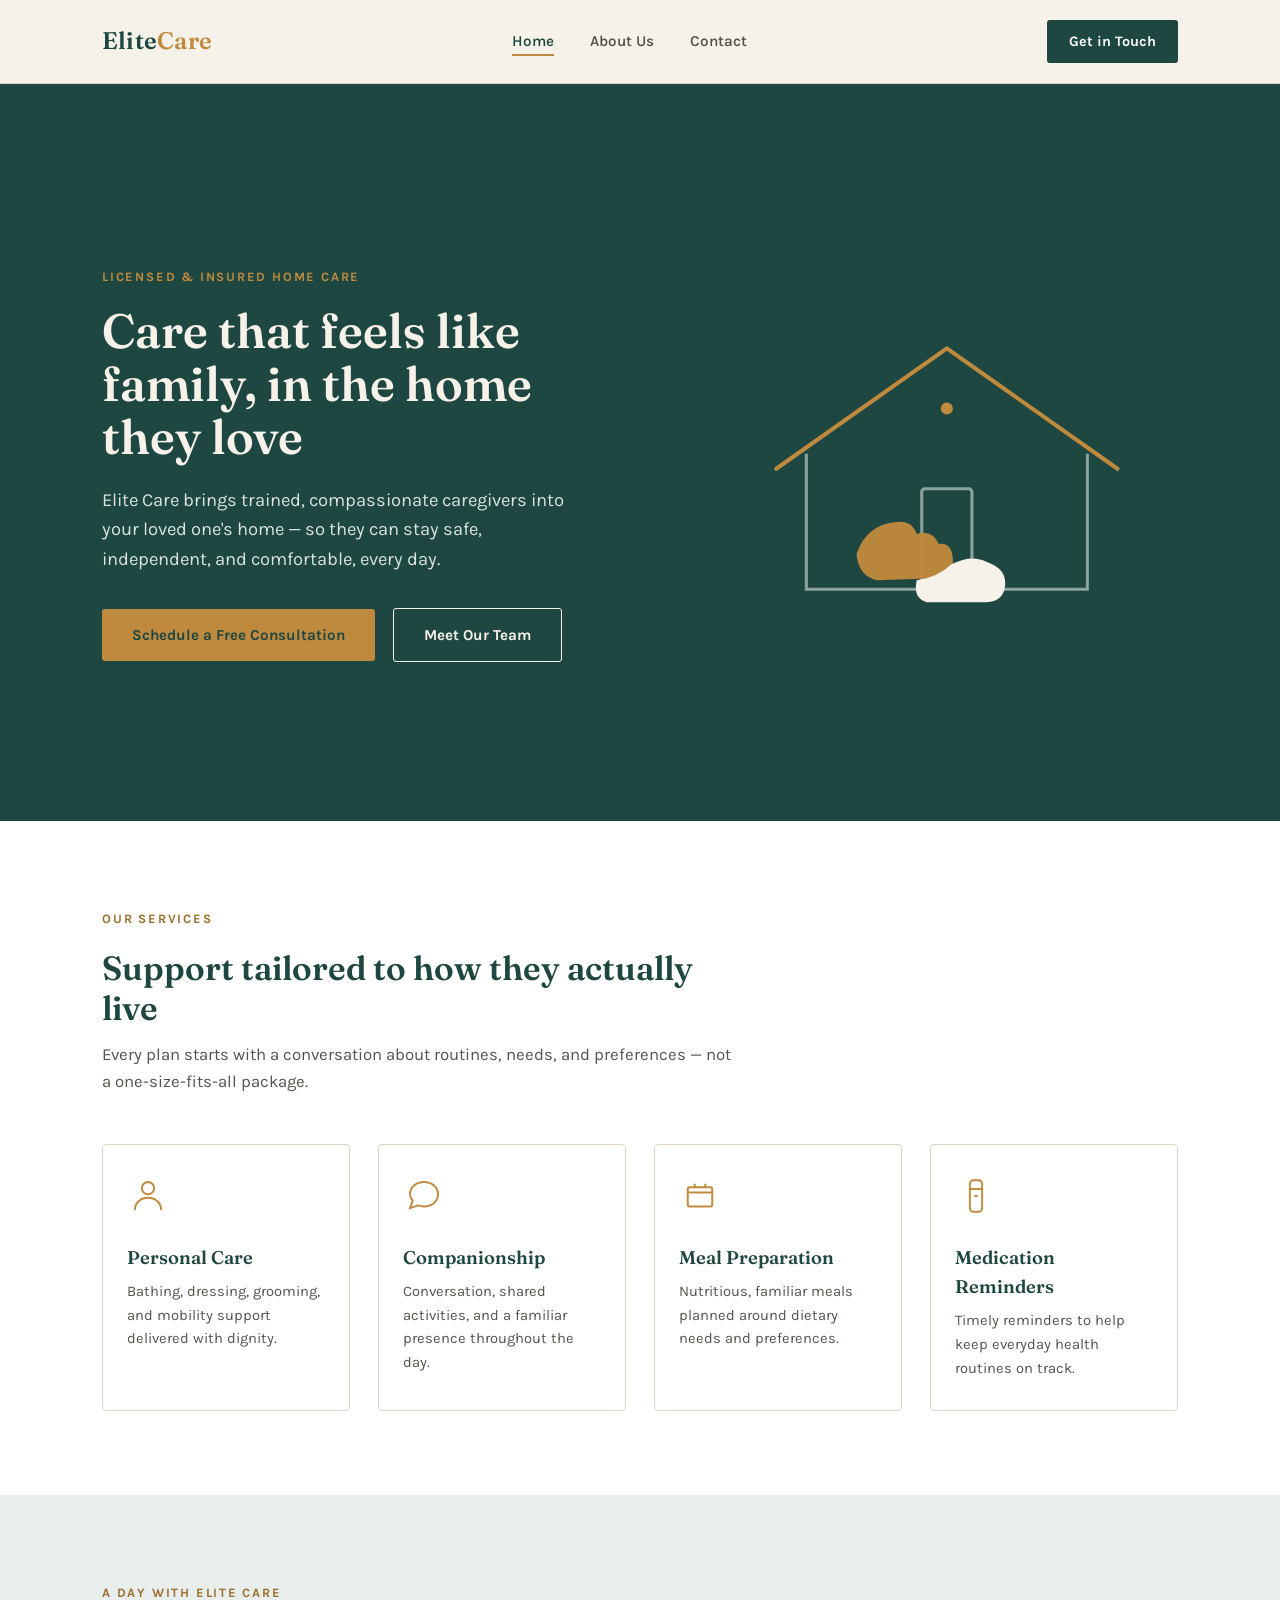
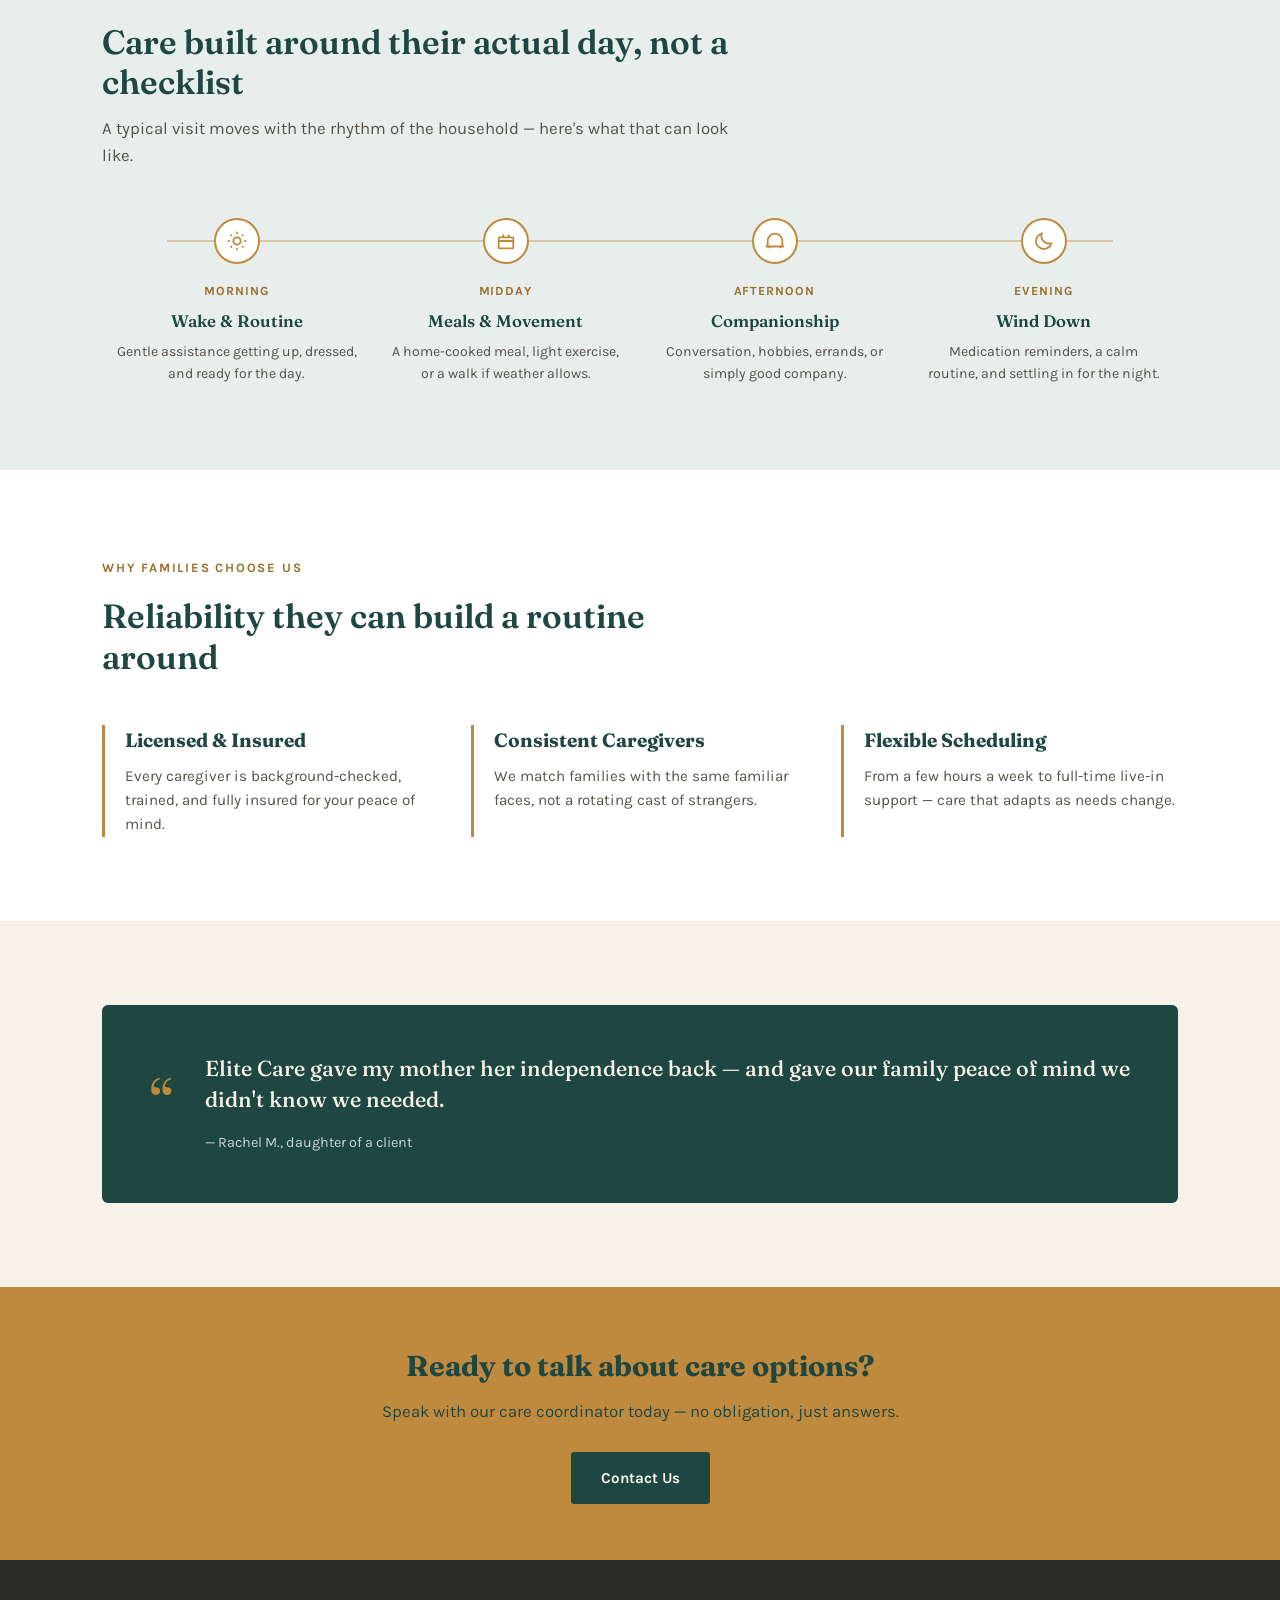
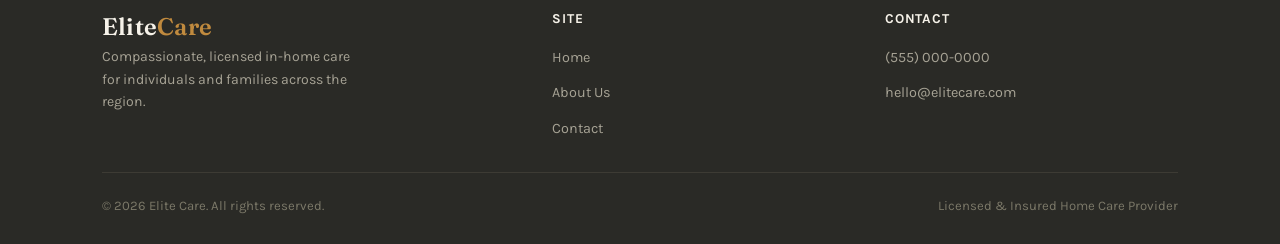
==== index.html @ 44407c24 "Add files via upload" ====
<!DOCTYPE html>
<html lang="en">
<head>
<meta charset="utf-8">
<meta name="viewport" content="width=device-width, initial-scale=1.0">
<title>Elite Care | Trusted In-Home Care</title>
<meta name="description" content="Elite Care provides licensed, compassionate in-home care — personal care, companionship, and daily support for families across the region.">
<link rel="preconnect" href="https://fonts.googleapis.com">
<link href="https://fonts.googleapis.com/css2?family=Fraunces:wght@500;600;700&amp;family=Karla:wght@400;500;700&amp;display=swap" rel="stylesheet">
<link rel="stylesheet" href="style.css">
<style type="text/css" nonce="">
.redacted {
  color: red !important;
}</style></head>
<body>

<header class="site-header">
  <nav class="nav">
    <a href="index.html" class="brand">Elite<span>Care</span></a>
    <ul class="nav-links">
      <li><a href="index.html" class="active">Home</a></li>
      <li><a href="about.html">About Us</a></li>
      <li><a href="contact.html">Contact</a></li>
    </ul>
    <a href="contact.html" class="nav-cta">Get in Touch</a>
  </nav>
</header>

<section class="hero">
  <div class="hero-inner">
    <div>
      <span class="eyebrow">Licensed &amp; Insured Home Care</span>
      <h1>Care that feels like family, in the home they love</h1>
      <p class="lead">Elite Care brings trained, compassionate caregivers into your loved one's home — so they can stay safe, independent, and comfortable, every day.</p>
      <div class="hero-actions">
        <a href="contact.html" class="btn btn-gold">Schedule a Free Consultation</a>
        <a href="about.html" class="btn btn-outline">Meet Our Team</a>
      </div>
    </div>
    <div class="hero-art">
      <svg class="hero-art" viewbox="0 0 460 400" xmlns="http://www.w3.org/2000/svg" role="img" aria-label="Illustration of a caregiver's hand supporting an elderly client's hand, beside a home outline">
        <!-- home outline -->
        <path d="M60 210 L230 90 L400 210" fill="none" stroke="#C08A3E" stroke-width="4" stroke-linecap="round" stroke-linejoin="round"></path>
        <path d="M90 195 V330 H370 V195" fill="none" stroke="#E7EEEC" stroke-width="3" opacity="0.55"></path>
        <rect x="205" y="230" width="50" height="100" rx="3" fill="none" stroke="#E7EEEC" stroke-width="3" opacity="0.55"></rect>
        <!-- hands motif -->
        <g transform="translate(140,255)">
          <path d="M0 40 Q10 10 40 8 Q55 6 60 20 Q75 15 82 30 Q95 28 96 45 Q97 60 80 64 L20 66 Q2 62 0 40 Z" fill="#C08A3E" opacity="0.95"></path>
          <path d="M60 66 Q80 64 95 50 Q115 40 130 48 Q150 55 148 72 Q146 88 128 88 L70 88 Q56 84 60 66 Z" fill="#F6F2E9"></path>
        </g>
        <circle cx="230" cy="150" r="6" fill="#C08A3E"></circle>
      </svg>
    </div>
  </div>
</section>

<section class="section-alt">
  <div class="wrap">
    <div class="section-head">
      <span class="eyebrow">Our Services</span>
      <h2>Support tailored to how they actually live</h2>
      <p>Every plan starts with a conversation about routines, needs, and preferences — not a one-size-fits-all package.</p>
    </div>
    <div class="services-grid">
      <div class="service-card">
        <svg class="icon" viewbox="0 0 48 48" fill="none" stroke="#C08A3E" stroke-width="2.2"><circle cx="24" cy="15" r="7"></circle><path d="M9 40c0-9 7-14 15-14s15 5 15 14"></path></svg>
        <h3>Personal Care</h3>
        <p>Bathing, dressing, grooming, and mobility support delivered with dignity.</p>
      </div>
      <div class="service-card">
        <svg class="icon" viewbox="0 0 48 48" fill="none" stroke="#C08A3E" stroke-width="2.2"><path d="M8 22c0-8 7-14 16-14s16 6 16 14-7 14-16 14c-2.5 0-4.8-.4-6.8-1.2L8 38l3-8.8C9.3 27 8 24.6 8 22z"></path></svg>
        <h3>Companionship</h3>
        <p>Conversation, shared activities, and a familiar presence throughout the day.</p>
      </div>
      <div class="service-card">
        <svg class="icon" viewbox="0 0 48 48" fill="none" stroke="#C08A3E" stroke-width="2.2"><rect x="10" y="14" width="28" height="22" rx="2"></rect><path d="M10 20h28M18 14v-4M30 14v-4"></path></svg>
        <h3>Meal Preparation</h3>
        <p>Nutritious, familiar meals planned around dietary needs and preferences.</p>
      </div>
      <div class="service-card">
        <svg class="icon" viewbox="0 0 48 48" fill="none" stroke="#C08A3E" stroke-width="2.2"><rect x="17" y="6" width="14" height="36" rx="4"></rect><path d="M17 16h14M22 24h4"></path></svg>
        <h3>Medication Reminders</h3>
        <p>Timely reminders to help keep everyday health routines on track.</p>
      </div>
    </div>
  </div>
</section>

<section class="day-of-care">
  <div class="wrap">
    <div class="section-head">
      <span class="eyebrow">A Day With Elite Care</span>
      <h2>Care built around their actual day, not a checklist</h2>
      <p>A typical visit moves with the rhythm of the household — here's what that can look like.</p>
    </div>
    <div class="timeline">
      <div class="time-stop">
        <div class="time-dot"><svg viewbox="0 0 24 24" fill="none" stroke="#C08A3E" stroke-width="2"><circle cx="12" cy="12" r="4"></circle><path d="M12 2v2M12 20v2M4 12H2M22 12h-2M5 5l1.4 1.4M17.6 17.6L19 19M19 5l-1.4 1.4M6.4 17.6L5 19"></path></svg></div>
        <div class="time-label">Morning</div>
        <h4>Wake &amp; Routine</h4>
        <p>Gentle assistance getting up, dressed, and ready for the day.</p>
      </div>
      <div class="time-stop">
        <div class="time-dot"><svg viewbox="0 0 24 24" fill="none" stroke="#C08A3E" stroke-width="2"><rect x="4" y="8" width="16" height="12" rx="1"></rect><path d="M4 12h16M9 8V5M15 8V5"></path></svg></div>
        <div class="time-label">Midday</div>
        <h4>Meals &amp; Movement</h4>
        <p>A home-cooked meal, light exercise, or a walk if weather allows.</p>
      </div>
      <div class="time-stop">
        <div class="time-dot"><svg viewbox="0 0 24 24" fill="none" stroke="#C08A3E" stroke-width="2"><path d="M4 18v-6a8 8 0 0116 0v6"></path><path d="M2 18h20M6 18v2M18 18v2"></path></svg></div>
        <div class="time-label">Afternoon</div>
        <h4>Companionship</h4>
        <p>Conversation, hobbies, errands, or simply good company.</p>
      </div>
      <div class="time-stop">
        <div class="time-dot"><svg viewbox="0 0 24 24" fill="none" stroke="#C08A3E" stroke-width="2"><path d="M20 14.5A8.5 8.5 0 019.5 4a8.5 8.5 0 1010.5 10.5z"></path></svg></div>
        <div class="time-label">Evening</div>
        <h4>Wind Down</h4>
        <p>Medication reminders, a calm routine, and settling in for the night.</p>
      </div>
    </div>
  </div>
</section>

<section class="section-alt">
  <div class="wrap">
    <div class="section-head">
      <span class="eyebrow">Why Families Choose Us</span>
      <h2>Reliability they can build a routine around</h2>
    </div>
    <div class="values-grid">
      <div class="value-item">
        <h3>Licensed &amp; Insured</h3>
        <p>Every caregiver is background-checked, trained, and fully insured for your peace of mind.</p>
      </div>
      <div class="value-item">
        <h3>Consistent Caregivers</h3>
        <p>We match families with the same familiar faces, not a rotating cast of strangers.</p>
      </div>
      <div class="value-item">
        <h3>Flexible Scheduling</h3>
        <p>From a few hours a week to full-time live-in support — care that adapts as needs change.</p>
      </div>
    </div>
  </div>
</section>

<section>
  <div class="wrap">
    <div class="testimonial">
      <div class="mark">“</div>
      <div>
        <blockquote>Elite Care gave my mother her independence back — and gave our family peace of mind we didn't know we needed.</blockquote>
        <cite>— Rachel M., daughter of a client</cite>
      </div>
    </div>
  </div>
</section>

<div class="cta-banner">
  <h2>Ready to talk about care options?</h2>
  <p>Speak with our care coordinator today — no obligation, just answers.</p>
  <a href="contact.html" class="btn btn-gold">Contact Us</a>
</div>

<footer>
  <div class="wrap">
    <div class="footer-grid">
      <div>
        <a href="index.html" class="brand">Elite<span>Care</span></a>
        <p>Compassionate, licensed in-home care for individuals and families across the region.</p>
      </div>
      <div class="footer-col">
        <h4>Site</h4>
        <ul>
          <li><a href="index.html">Home</a></li>
          <li><a href="about.html">About Us</a></li>
          <li><a href="contact.html">Contact</a></li>
        </ul>
      </div>
      <div class="footer-col">
        <h4>Contact</h4>
        <ul>
          <li><a href="tel:+15550000000">(555) 000-0000</a></li>
          <li><a href="mailto:hello@elitecare.com">hello@elitecare.com</a></li>
        </ul>
      </div>
    </div>
    <div class="footer-bottom">
      <span>© 2026 Elite Care. All rights reserved.</span>
      <span>Licensed &amp; Insured Home Care Provider</span>
    </div>
  </div>
</footer>

</body>
</html>
---- style.css ----
/* ============================================
   Elite Care — Design Tokens
   Palette: deep teal (trust, calm) + warm ochre gold (warmth, care)
   Type: Fraunces (display, warm serif) + Karla (body, clean sans)
   ============================================ */

:root {
  --teal-deep: #1F4741;
  --teal-mid: #3D6B63;
  --teal-pale: #E7EEEC;
  --cream: #F6F2E9;
  --gold: #C08A3E;
  --gold-dark: #9C6D2C;
  --charcoal: #2A2A26;
  --charcoal-soft: #55524A;
  --white: #FFFFFF;
  --line: #DDD5C4;

  --font-display: 'Fraunces', Georgia, serif;
  --font-body: 'Karla', -apple-system, sans-serif;

  --max-w: 1140px;
}

* { box-sizing: border-box; margin: 0; padding: 0; }

html { scroll-behavior: smooth; }

body {
  font-family: var(--font-body);
  color: var(--charcoal);
  background: var(--cream);
  line-height: 1.6;
  -webkit-font-smoothing: antialiased;
}

a { color: inherit; text-decoration: none; }

img { max-width: 100%; display: block; }

.wrap {
  max-width: var(--max-w);
  margin: 0 auto;
  padding: 0 32px;
}

/* ---------- Header / Nav ---------- */
.site-header {
  position: sticky;
  top: 0;
  z-index: 50;
  background: var(--cream);
  border-bottom: 1px solid var(--line);
}

.nav {
  display: flex;
  align-items: center;
  justify-content: space-between;
  padding: 20px 32px;
  max-width: var(--max-w);
  margin: 0 auto;
}

.brand {
  font-family: var(--font-display);
  font-weight: 600;
  font-size: 1.5rem;
  color: var(--teal-deep);
  letter-spacing: 0.01em;
}

.brand span {
  color: var(--gold);
}

.nav-links {
  display: flex;
  gap: 36px;
  list-style: none;
  font-size: 0.95rem;
  font-weight: 600;
}

.nav-links a {
  color: var(--charcoal-soft);
  padding-bottom: 4px;
  border-bottom: 2px solid transparent;
  transition: border-color 0.2s, color 0.2s;
}

.nav-links a:hover,
.nav-links a.active {
  color: var(--teal-deep);
  border-color: var(--gold);
}

.nav-cta {
  background: var(--teal-deep);
  color: var(--white) !important;
  padding: 10px 22px;
  border-radius: 3px;
  font-weight: 700;
  font-size: 0.9rem;
  transition: background 0.2s;
}
.nav-cta:hover { background: var(--gold-dark); }

.nav-toggle { display: none; }

/* ---------- Hero ---------- */
.hero {
  background: var(--teal-deep);
  color: var(--cream);
  overflow: hidden;
  position: relative;
}

.hero-inner {
  max-width: var(--max-w);
  margin: 0 auto;
  padding: 90px 32px 70px;
  display: grid;
  grid-template-columns: 1.1fr 0.9fr;
  gap: 50px;
  align-items: center;
}

.eyebrow {
  font-size: 0.8rem;
  letter-spacing: 0.14em;
  text-transform: uppercase;
  color: var(--gold);
  font-weight: 700;
  margin-bottom: 18px;
  display: inline-block;
}

.hero h1 {
  font-family: var(--font-display);
  font-size: 3rem;
  line-height: 1.1;
  font-weight: 600;
  margin-bottom: 22px;
  max-width: 15ch;
}

.hero p.lead {
  font-size: 1.15rem;
  color: #D9E4E1;
  max-width: 42ch;
  margin-bottom: 34px;
}

.btn {
  display: inline-block;
  font-weight: 700;
  padding: 14px 30px;
  border-radius: 3px;
  font-size: 0.95rem;
  transition: transform 0.15s, background 0.2s;
}

.btn-gold {
  background: var(--gold);
  color: var(--teal-deep);
}
.btn-gold:hover { background: #d59b4c; transform: translateY(-1px); }

.btn-outline {
  border: 1.5px solid var(--cream);
  color: var(--cream);
  margin-left: 14px;
}
.btn-outline:hover { background: rgba(246,242,233,0.1); }

.hero-actions { display: flex; align-items: center; flex-wrap: wrap; gap: 4px; }

/* Hero illustration */
.hero-art { width: 100%; }

/* ---------- Section basics ---------- */
section { padding: 84px 0; }

.section-head {
  max-width: 640px;
  margin-bottom: 48px;
}

.section-head .eyebrow { color: var(--gold-dark); }

.section-head h2 {
  font-family: var(--font-display);
  font-size: 2.1rem;
  font-weight: 600;
  color: var(--teal-deep);
  line-height: 1.2;
}

.section-head p {
  color: var(--charcoal-soft);
  margin-top: 14px;
  font-size: 1.05rem;
}

.section-alt { background: var(--white); }

/* ---------- Services grid ---------- */
.services-grid {
  display: grid;
  grid-template-columns: repeat(4, 1fr);
  gap: 28px;
}

.service-card {
  background: var(--white);
  border: 1px solid var(--line);
  border-radius: 4px;
  padding: 30px 24px;
  transition: border-color 0.2s, transform 0.2s;
}
.service-card:hover {
  border-color: var(--gold);
  transform: translateY(-3px);
}

.service-card .icon {
  width: 42px; height: 42px;
  margin-bottom: 18px;
}

.service-card h3 {
  font-family: var(--font-display);
  font-size: 1.15rem;
  color: var(--teal-deep);
  margin-bottom: 8px;
  font-weight: 600;
}

.service-card p {
  font-size: 0.92rem;
  color: var(--charcoal-soft);
}

/* ---------- Day of Care (signature element) ---------- */
.day-of-care {
  background: var(--teal-pale);
}

.timeline {
  display: grid;
  grid-template-columns: repeat(4, 1fr);
  gap: 0;
  position: relative;
  margin-top: 20px;
}

.timeline::before {
  content: '';
  position: absolute;
  top: 22px;
  left: 6%;
  right: 6%;
  height: 2px;
  background: var(--gold);
  opacity: 0.4;
}

.time-stop {
  text-align: center;
  padding: 0 14px;
  position: relative;
}

.time-dot {
  width: 46px; height: 46px;
  border-radius: 50%;
  background: var(--white);
  border: 2px solid var(--gold);
  display: flex;
  align-items: center;
  justify-content: center;
  margin: 0 auto 18px;
  position: relative;
  z-index: 2;
}

.time-dot svg { width: 22px; height: 22px; }

.time-label {
  font-size: 0.78rem;
  text-transform: uppercase;
  letter-spacing: 0.08em;
  color: var(--gold-dark);
  font-weight: 700;
  margin-bottom: 6px;
}

.time-stop h4 {
  font-family: var(--font-display);
  color: var(--teal-deep);
  font-size: 1.05rem;
  margin-bottom: 6px;
  font-weight: 600;
}

.time-stop p {
  font-size: 0.88rem;
  color: var(--charcoal-soft);
}

/* ---------- Trust / values ---------- */
.values-grid {
  display: grid;
  grid-template-columns: repeat(3, 1fr);
  gap: 32px;
}

.value-item {
  border-left: 3px solid var(--gold);
  padding-left: 20px;
}

.value-item h3 {
  font-family: var(--font-display);
  color: var(--teal-deep);
  font-size: 1.2rem;
  margin-bottom: 8px;
}

.value-item p { color: var(--charcoal-soft); font-size: 0.95rem; }

/* ---------- Testimonial ---------- */
.testimonial {
  background: var(--teal-deep);
  color: var(--cream);
  border-radius: 6px;
  padding: 48px;
  display: grid;
  grid-template-columns: auto 1fr;
  gap: 32px;
  align-items: center;
}

.testimonial .mark {
  font-family: var(--font-display);
  font-size: 4rem;
  color: var(--gold);
  line-height: 1;
}

.testimonial blockquote {
  font-family: var(--font-display);
  font-size: 1.35rem;
  font-weight: 500;
  line-height: 1.45;
  margin-bottom: 14px;
}

.testimonial cite {
  font-style: normal;
  color: #C7D6D2;
  font-size: 0.9rem;
}

/* ---------- CTA banner ---------- */
.cta-banner {
  background: var(--gold);
  color: var(--teal-deep);
  text-align: center;
  padding: 56px 32px;
}

.cta-banner h2 {
  font-family: var(--font-display);
  font-size: 1.8rem;
  margin-bottom: 10px;
}

.cta-banner p { margin-bottom: 26px; font-size: 1.05rem; }

.cta-banner .btn-gold {
  background: var(--teal-deep);
  color: var(--cream);
}
.cta-banner .btn-gold:hover { background: var(--charcoal); }

/* ---------- About page ---------- */
.founder-block {
  display: grid;
  grid-template-columns: 0.9fr 1.1fr;
  gap: 56px;
  align-items: center;
}

.founder-portrait {
  aspect-ratio: 4/5;
  border-radius: 6px;
  overflow: hidden;
}

.founder-block h2 {
  font-family: var(--font-display);
  color: var(--teal-deep);
  font-size: 2rem;
  margin-bottom: 18px;
}

.founder-block p { color: var(--charcoal-soft); margin-bottom: 14px; }

.badges-row {
  display: flex;
  gap: 40px;
  flex-wrap: wrap;
  margin-top: 20px;
}

.badge-item {
  display: flex;
  align-items: center;
  gap: 10px;
  font-size: 0.85rem;
  font-weight: 700;
  color: var(--teal-deep);
}

.badge-item svg { width: 26px; height: 26px; }

.team-grid {
  display: grid;
  grid-template-columns: repeat(3, 1fr);
  gap: 32px;
}

.team-card {
  text-align: left;
}

.team-photo {
  aspect-ratio: 1;
  border-radius: 6px;
  margin-bottom: 16px;
  overflow: hidden;
}

.team-card h3 {
  font-family: var(--font-display);
  color: var(--teal-deep);
  font-size: 1.1rem;
  margin-bottom: 4px;
}

.team-card .role {
  color: var(--gold-dark);
  font-size: 0.82rem;
  font-weight: 700;
  text-transform: uppercase;
  letter-spacing: 0.05em;
  margin-bottom: 8px;
}

.team-card p.bio { font-size: 0.9rem; color: var(--charcoal-soft); }

/* ---------- Contact page ---------- */
.contact-grid {
  display: grid;
  grid-template-columns: 1.1fr 0.9fr;
  gap: 56px;
}

.contact-form {
  display: flex;
  flex-direction: column;
  gap: 18px;
}

.form-row { display: flex; flex-direction: column; gap: 6px; }

.form-row label {
  font-size: 0.85rem;
  font-weight: 700;
  color: var(--teal-deep);
}

.form-row input,
.form-row select,
.form-row textarea {
  border: 1px solid var(--line);
  background: var(--white);
  padding: 12px 14px;
  border-radius: 3px;
  font-family: var(--font-body);
  font-size: 0.95rem;
  color: var(--charcoal);
}

.form-row input:focus,
.form-row select:focus,
.form-row textarea:focus {
  outline: 2px solid var(--gold);
  outline-offset: 1px;
}

.contact-form textarea { resize: vertical; min-height: 120px; }

.contact-side {
  background: var(--white);
  border: 1px solid var(--line);
  border-radius: 6px;
  padding: 32px;
}

.contact-side h3 {
  font-family: var(--font-display);
  color: var(--teal-deep);
  margin-bottom: 18px;
  font-size: 1.2rem;
}

.contact-line {
  display: flex;
  gap: 14px;
  margin-bottom: 18px;
  align-items: flex-start;
}

.contact-line svg {
  width: 20px; height: 20px;
  flex-shrink: 0;
  margin-top: 2px;
  color: var(--gold-dark);
}

.contact-line strong { display: block; font-size: 0.9rem; color: var(--charcoal); }
.contact-line span { font-size: 0.88rem; color: var(--charcoal-soft); }

.map-embed {
  margin-top: 20px;
  border-radius: 4px;
  overflow: hidden;
  border: 1px solid var(--line);
}
.map-embed iframe { width: 100%; height: 220px; border: 0; display: block; }

/* ---------- Footer ---------- */
footer {
  background: var(--charcoal);
  color: #C7C3B8;
  padding: 48px 0 28px;
}

.footer-grid {
  display: grid;
  grid-template-columns: 1.4fr 1fr 1fr;
  gap: 40px;
  margin-bottom: 32px;
}

.footer-grid .brand { color: var(--cream); margin-bottom: 10px; }
.footer-grid .brand span { color: var(--gold); }

.footer-grid p { font-size: 0.88rem; color: #A7A395; max-width: 32ch; }

.footer-col h4 {
  color: var(--cream);
  font-size: 0.85rem;
  text-transform: uppercase;
  letter-spacing: 0.06em;
  margin-bottom: 14px;
}

.footer-col ul { list-style: none; display: flex; flex-direction: column; gap: 10px; }
.footer-col a { font-size: 0.9rem; color: #A7A395; transition: color 0.2s; }
.footer-col a:hover { color: var(--gold); }

.footer-bottom {
  border-top: 1px solid #3D3B34;
  padding-top: 22px;
  font-size: 0.82rem;
  color: #7C7969;
  display: flex;
  justify-content: space-between;
  flex-wrap: wrap;
  gap: 10px;
}

/* ---------- Responsive ---------- */
@media (max-width: 860px) {
  .hero-inner { grid-template-columns: 1fr; padding-top: 50px; }
  .hero h1 { font-size: 2.2rem; }
  .nav-links { display: none; }
  .services-grid { grid-template-columns: repeat(2, 1fr); }
  .timeline { grid-template-columns: repeat(2, 1fr); row-gap: 32px; }
  .timeline::before { display: none; }
  .values-grid { grid-template-columns: 1fr; }
  .testimonial { grid-template-columns: 1fr; padding: 32px; }
  .founder-block { grid-template-columns: 1fr; }
  .team-grid { grid-template-columns: 1fr 1fr; }
  .contact-grid { grid-template-columns: 1fr; }
  .footer-grid { grid-template-columns: 1fr; }
}

@media (max-width: 480px) {
  .services-grid { grid-template-columns: 1fr; }
  .team-grid { grid-template-columns: 1fr; }
}

/* Reduced motion */
@media (prefers-reduced-motion: reduce) {
  * { transition: none !important; scroll-behavior: auto !important; }
}
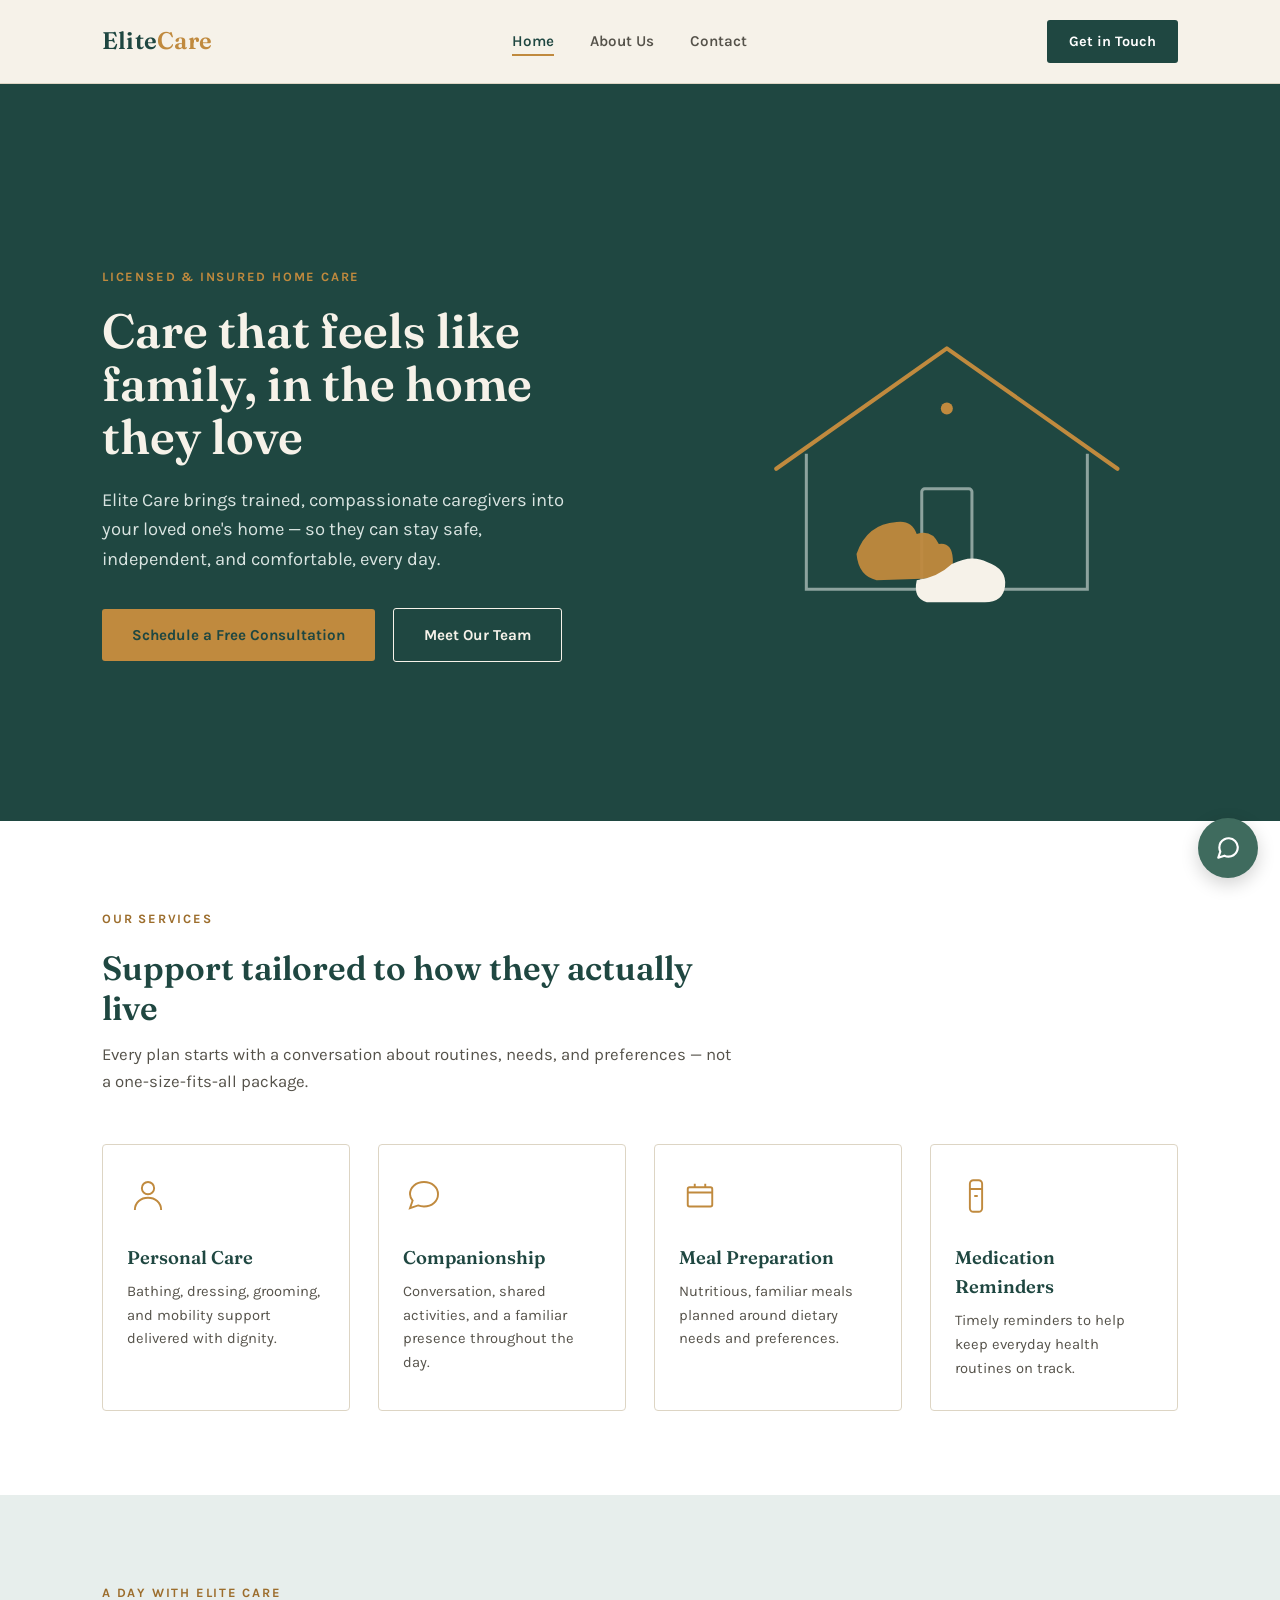
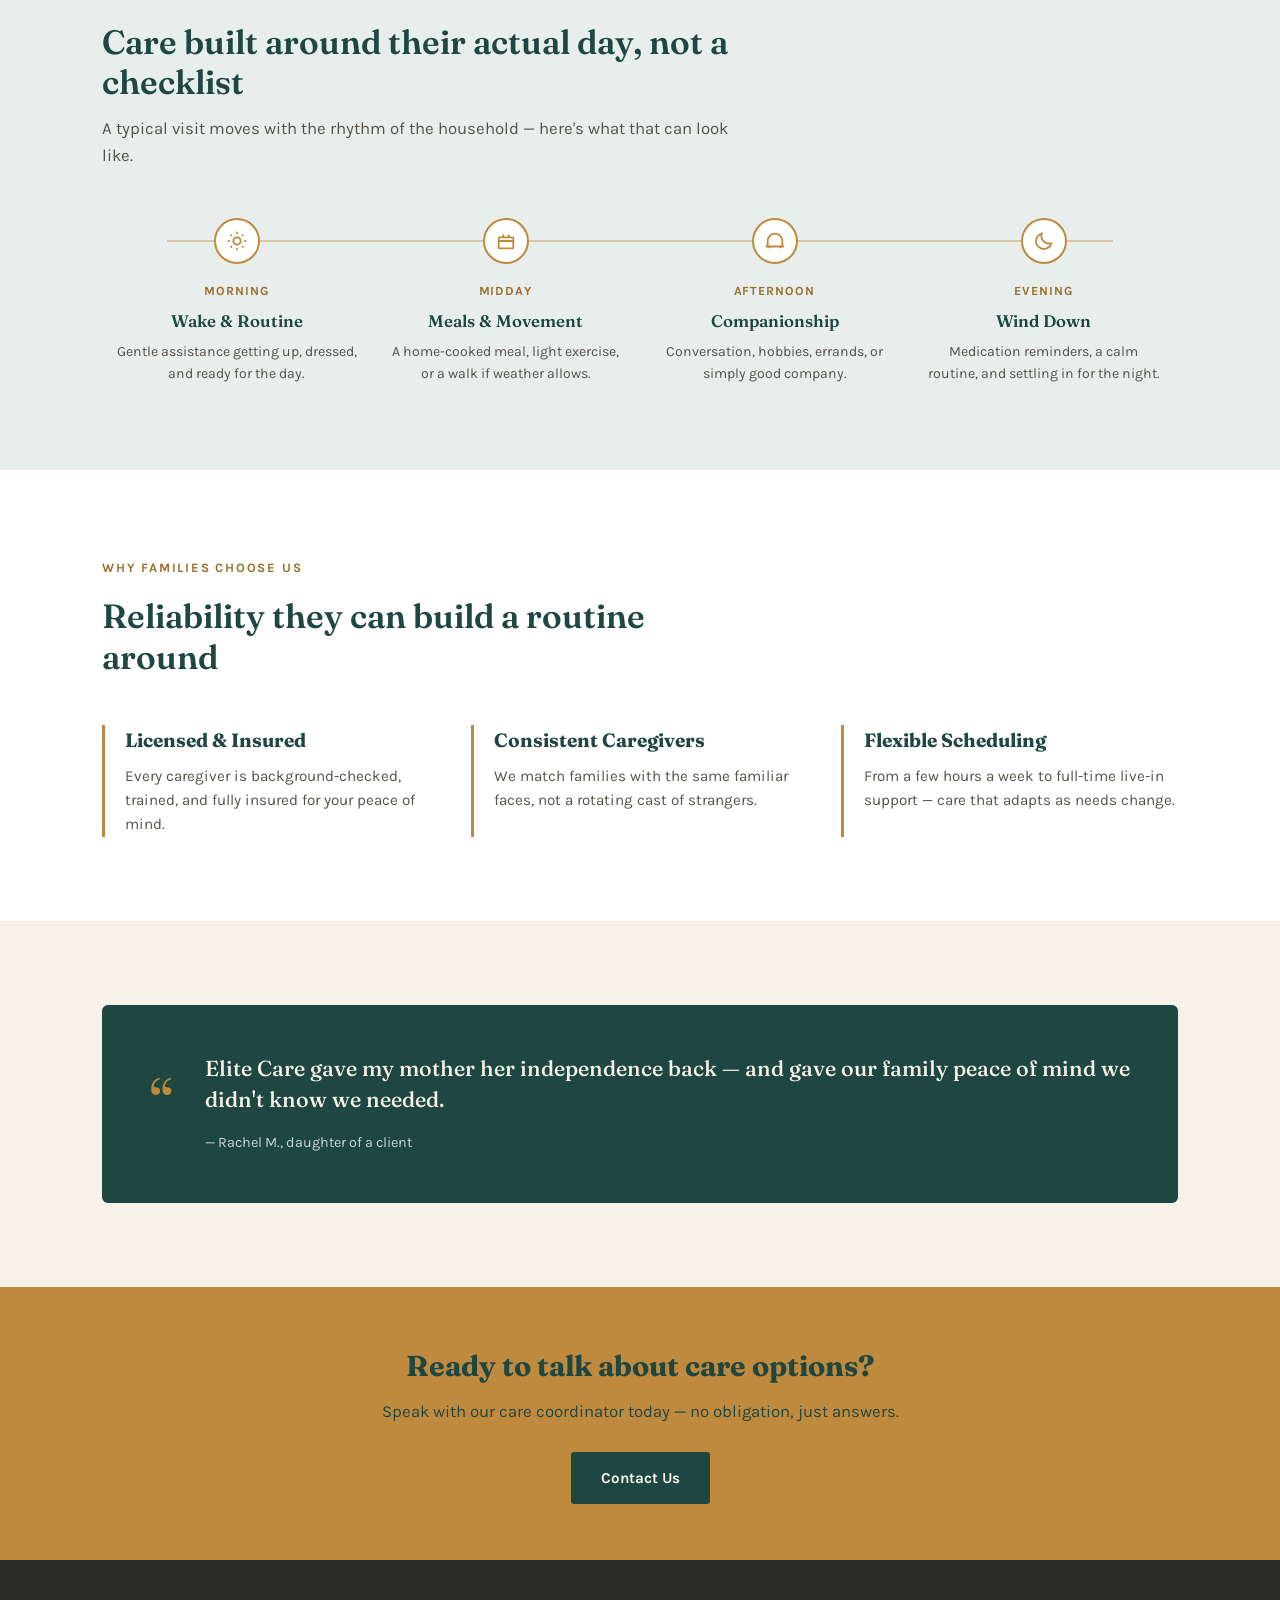
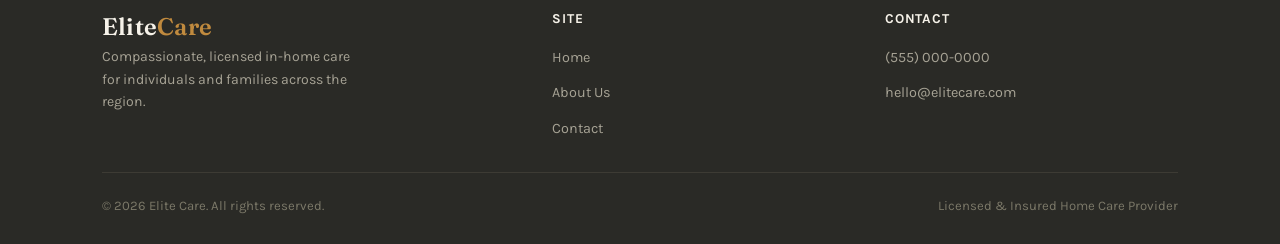
==== commit 5ee9e82a: "Integrate FAQ chat widget in index.html Added a free FAQ chat widget to assist users with common que" ====
--- a/index.html
+++ b/index.html
@@ -192,6 +192,304 @@
     </div>
   </div>
 </footer>
-
+<!--
+  ELITE CARE — FREE FAQ CHAT WIDGET (no API key, no backend, no cost)
+  --------------------------------------------------------------------
+  Paste this entire block right before the closing </body> tag on every page
+  you want the chat to appear on (index.html, about.html, contact.html).
+
+  This works 100% in the browser — nothing to sign up for, nothing to pay for.
+  It answers by matching keywords in the visitor's message against the FAQ
+  list below. Edit the FAQS array any time to add, remove, or reword answers.
+-->
+<style>
+  #ec-chat-launcher {
+    position: fixed;
+    bottom: 22px;
+    right: 22px;
+    width: 60px;
+    height: 60px;
+    border-radius: 50%;
+    background: #3F6B5E;
+    color: #fff;
+    border: none;
+    box-shadow: 0 6px 18px rgba(0,0,0,0.18);
+    cursor: pointer;
+    display: flex;
+    align-items: center;
+    justify-content: center;
+    z-index: 9999;
+    transition: transform 0.15s ease;
+  }
+  #ec-chat-launcher:hover { transform: scale(1.06); }
+  #ec-chat-launcher svg { width: 26px; height: 26px; }
+
+  #ec-chat-panel {
+    position: fixed;
+    bottom: 96px;
+    right: 22px;
+    width: 340px;
+    max-width: calc(100vw - 32px);
+    height: 460px;
+    max-height: calc(100vh - 140px);
+    background: #FCFBF8;
+    border-radius: 16px;
+    box-shadow: 0 12px 40px rgba(0,0,0,0.22);
+    display: none;
+    flex-direction: column;
+    overflow: hidden;
+    z-index: 9999;
+    font-family: -apple-system, BlinkMacSystemFont, "Segoe UI", Helvetica, Arial, sans-serif;
+  }
+  #ec-chat-panel.open { display: flex; }
+
+  #ec-chat-header {
+    background: #3F6B5E;
+    color: #fff;
+    padding: 14px 16px;
+    display: flex;
+    justify-content: space-between;
+    align-items: center;
+  }
+  #ec-chat-header .title { font-weight: 600; font-size: 15px; }
+  #ec-chat-header .subtitle { font-size: 12px; opacity: 0.85; margin-top: 2px; }
+  #ec-chat-close {
+    background: none; border: none; color: #fff; cursor: pointer;
+    font-size: 20px; line-height: 1; padding: 4px;
+  }
+
+  #ec-chat-messages {
+    flex: 1;
+    overflow-y: auto;
+    padding: 14px;
+    display: flex;
+    flex-direction: column;
+    gap: 10px;
+    background: #FCFBF8;
+  }
+  .ec-msg { max-width: 82%; padding: 9px 12px; border-radius: 12px; font-size: 13.5px; line-height: 1.4; white-space: pre-line; }
+  .ec-msg.bot { background: #EDEAE2; color: #2B2B28; align-self: flex-start; border-bottom-left-radius: 4px; }
+  .ec-msg.user { background: #3F6B5E; color: #fff; align-self: flex-end; border-bottom-right-radius: 4px; }
+
+  #ec-chat-quickreplies {
+    display: flex;
+    flex-wrap: wrap;
+    gap: 6px;
+    padding: 0 14px 10px 14px;
+    background: #FCFBF8;
+  }
+  .ec-quick-btn {
+    background: #fff;
+    border: 1px solid #DAD5C6;
+    color: #3F6B5E;
+    font-size: 12px;
+    padding: 6px 10px;
+    border-radius: 14px;
+    cursor: pointer;
+  }
+  .ec-quick-btn:hover { background: #EDEAE2; }
+
+  #ec-chat-inputbar {
+    display: flex;
+    border-top: 1px solid #E7E3D8;
+    padding: 10px;
+    gap: 8px;
+    background: #FCFBF8;
+  }
+  #ec-chat-input {
+    flex: 1;
+    border: 1px solid #DAD5C6;
+    border-radius: 20px;
+    padding: 9px 14px;
+    font-size: 13.5px;
+    outline: none;
+  }
+  #ec-chat-input:focus { border-color: #3F6B5E; }
+  #ec-chat-send {
+    background: #3F6B5E;
+    border: none;
+    color: #fff;
+    width: 38px;
+    height: 38px;
+    border-radius: 50%;
+    cursor: pointer;
+    flex-shrink: 0;
+    display: flex;
+    align-items: center;
+    justify-content: center;
+  }
+  #ec-chat-send svg { width: 16px; height: 16px; }
+
+  @media (max-width: 420px) {
+    #ec-chat-panel { right: 16px; left: 16px; width: auto; }
+    #ec-chat-launcher { right: 16px; }
+  }
+</style>
+
+<button id="ec-chat-launcher" aria-label="Open chat">
+  <svg viewBox="0 0 24 24" fill="none" stroke="currentColor" stroke-width="2" stroke-linecap="round" stroke-linejoin="round">
+    <path d="M21 11.5a8.38 8.38 0 0 1-.9 3.8 8.5 8.5 0 0 1-7.6 4.7 8.38 8.38 0 0 1-3.8-.9L3 21l1.9-5.7a8.38 8.38 0 0 1-.9-3.8 8.5 8.5 0 0 1 4.7-7.6 8.38 8.38 0 0 1 3.8-.9h.5a8.48 8.48 0 0 1 8 8v.5z"/>
+  </svg>
+</button>
+
+<div id="ec-chat-panel">
+  <div id="ec-chat-header">
+    <div>
+      <div class="title">Elite Care Assistant</div>
+      <div class="subtitle">Here 24/7</div>
+    </div>
+    <button id="ec-chat-close" aria-label="Close chat">×</button>
+  </div>
+  <div id="ec-chat-messages"></div>
+  <div id="ec-chat-quickreplies"></div>
+  <div id="ec-chat-inputbar">
+    <input id="ec-chat-input" type="text" placeholder="Ask a question..." autocomplete="off" />
+    <button id="ec-chat-send" aria-label="Send">
+      <svg viewBox="0 0 24 24" fill="currentColor"><path d="M2 21l21-9L2 3v7l15 2-15 2z"/></svg>
+    </button>
+  </div>
+</div>
+
+<script>
+(function () {
+  // ---------------------------------------------------------------------
+  // EDIT THIS LIST to change what the bot knows. Add as many entries as
+  // you like. "keywords" are words/phrases to look for in the visitor's
+  // message (case-insensitive). First match wins, so put more specific
+  // entries above general ones.
+  // ---------------------------------------------------------------------
+  const FAQS = [
+    {
+      keywords: ["service", "offer", "what do you do", "help with"],
+      answer: "We offer Personal Care (bathing, dressing, mobility support), Companionship, Meal Preparation, and Medication Reminders. Plans are customized to your loved one's routine and needs."
+    },
+    {
+      keywords: ["price", "cost", "how much", "rate", "fee"],
+      answer: "Pricing depends on the type and hours of care needed, so we put together a custom plan after a quick, free consultation. Want me to point you to the booking page?"
+    },
+    {
+      keywords: ["consult", "book", "schedule", "appointment", "get started", "sign up"],
+      answer: "You can schedule a free, no-obligation consultation on our Contact page — that's the best way to get started: elitecare page → Contact Us."
+    },
+    {
+      keywords: ["phone", "call", "number", "contact"],
+      answer: "You can reach us at (555) 000-0000 or email hello@elitecare.com. We're happy to answer questions over the phone too."
+    },
+    {
+      keywords: ["licensed", "insured", "background check", "trust", "safe", "vetted"],
+      answer: "All our caregivers are licensed, insured, background-checked, and trained. We also match families with consistent caregivers rather than a rotating cast of strangers."
+    },
+    {
+      keywords: ["live-in", "full time", "full-time", "part time", "part-time", "hours", "flexible"],
+      answer: "Scheduling is flexible — anywhere from a few hours a week to full-time live-in support, depending on what your family needs."
+    },
+    {
+      keywords: ["medication", "meds", "pills", "prescription"],
+      answer: "Our caregivers provide timely medication reminders to help keep everyday health routines on track."
+    },
+    {
+      keywords: ["meal", "food", "cook", "eat", "nutrition"],
+      answer: "We prepare nutritious, familiar meals planned around your loved one's dietary needs and preferences."
+    },
+    {
+      keywords: ["companion", "lonely", "company", "conversation", "activities"],
+      answer: "Our companionship visits include conversation, shared activities, and a familiar, friendly presence throughout the day."
+    },
+    {
+      keywords: ["area", "location", "region", "where"],
+      answer: "We provide in-home care across the region. Reach out via the Contact page or call (555) 000-0000 to confirm we cover your area."
+    },
+    {
+      keywords: ["hi", "hello", "hey"],
+      answer: "Hi there! I can help with questions about our services, scheduling, or getting started. What would you like to know?"
+    }
+  ];
+
+  const FALLBACK = "I'm not sure about that one — for anything specific, the best next step is to call (555) 000-0000, email hello@elitecare.com, or book a free consultation on our Contact page.";
+
+  const QUICK_REPLIES = [
+    { label: "Our services", text: "What services do you offer?" },
+    { label: "Pricing", text: "How much does it cost?" },
+    { label: "Book a consult", text: "How do I schedule a consultation?" }
+  ];
+
+  function findAnswer(text) {
+    const lower = text.toLowerCase();
+    for (const faq of FAQS) {
+      if (faq.keywords.some((k) => lower.includes(k))) {
+        return faq.answer;
+      }
+    }
+    return FALLBACK;
+  }
+
+  // ---------------------------------------------------------------------
+  // Widget wiring — no need to edit below this line
+  // ---------------------------------------------------------------------
+  const launcher = document.getElementById("ec-chat-launcher");
+  const panel = document.getElementById("ec-chat-panel");
+  const closeBtn = document.getElementById("ec-chat-close");
+  const messagesEl = document.getElementById("ec-chat-messages");
+  const quickRepliesEl = document.getElementById("ec-chat-quickreplies");
+  const input = document.getElementById("ec-chat-input");
+  const sendBtn = document.getElementById("ec-chat-send");
+
+  let opened = false;
+
+  function addMessage(text, role) {
+    const div = document.createElement("div");
+    div.className = "ec-msg " + (role === "user" ? "user" : "bot");
+    div.textContent = text;
+    messagesEl.appendChild(div);
+    messagesEl.scrollTop = messagesEl.scrollHeight;
+  }
+
+  function renderQuickReplies() {
+    quickRepliesEl.innerHTML = "";
+    QUICK_REPLIES.forEach((q) => {
+      const btn = document.createElement("button");
+      btn.className = "ec-quick-btn";
+      btn.textContent = q.label;
+      btn.addEventListener("click", () => handleUserText(q.text));
+      quickRepliesEl.appendChild(btn);
+    });
+  }
+
+  function toggle() {
+    opened = !opened;
+    panel.classList.toggle("open", opened);
+    if (opened && messagesEl.children.length === 0) {
+      addMessage("Hi! I'm the Elite Care assistant, here 24/7. Ask me anything about our services, or tap a question below to get started.", "bot");
+      renderQuickReplies();
+    }
+    if (opened) input.focus();
+  }
+
+  launcher.addEventListener("click", toggle);
+  closeBtn.addEventListener("click", toggle);
+
+  function handleUserText(text) {
+    if (!text.trim()) return;
+    addMessage(text, "user");
+    setTimeout(() => {
+      addMessage(findAnswer(text), "bot");
+    }, 300); // tiny delay so it feels like a real reply, not an instant lookup
+  }
+
+  sendBtn.addEventListener("click", () => {
+    const text = input.value;
+    input.value = "";
+    handleUserText(text);
+  });
+
+  input.addEventListener("keydown", (e) => {
+    if (e.key === "Enter") {
+      const text = input.value;
+      input.value = "";
+      handleUserText(text);
+    }
+  });
+})();
+</script>
 </body>
 </html>
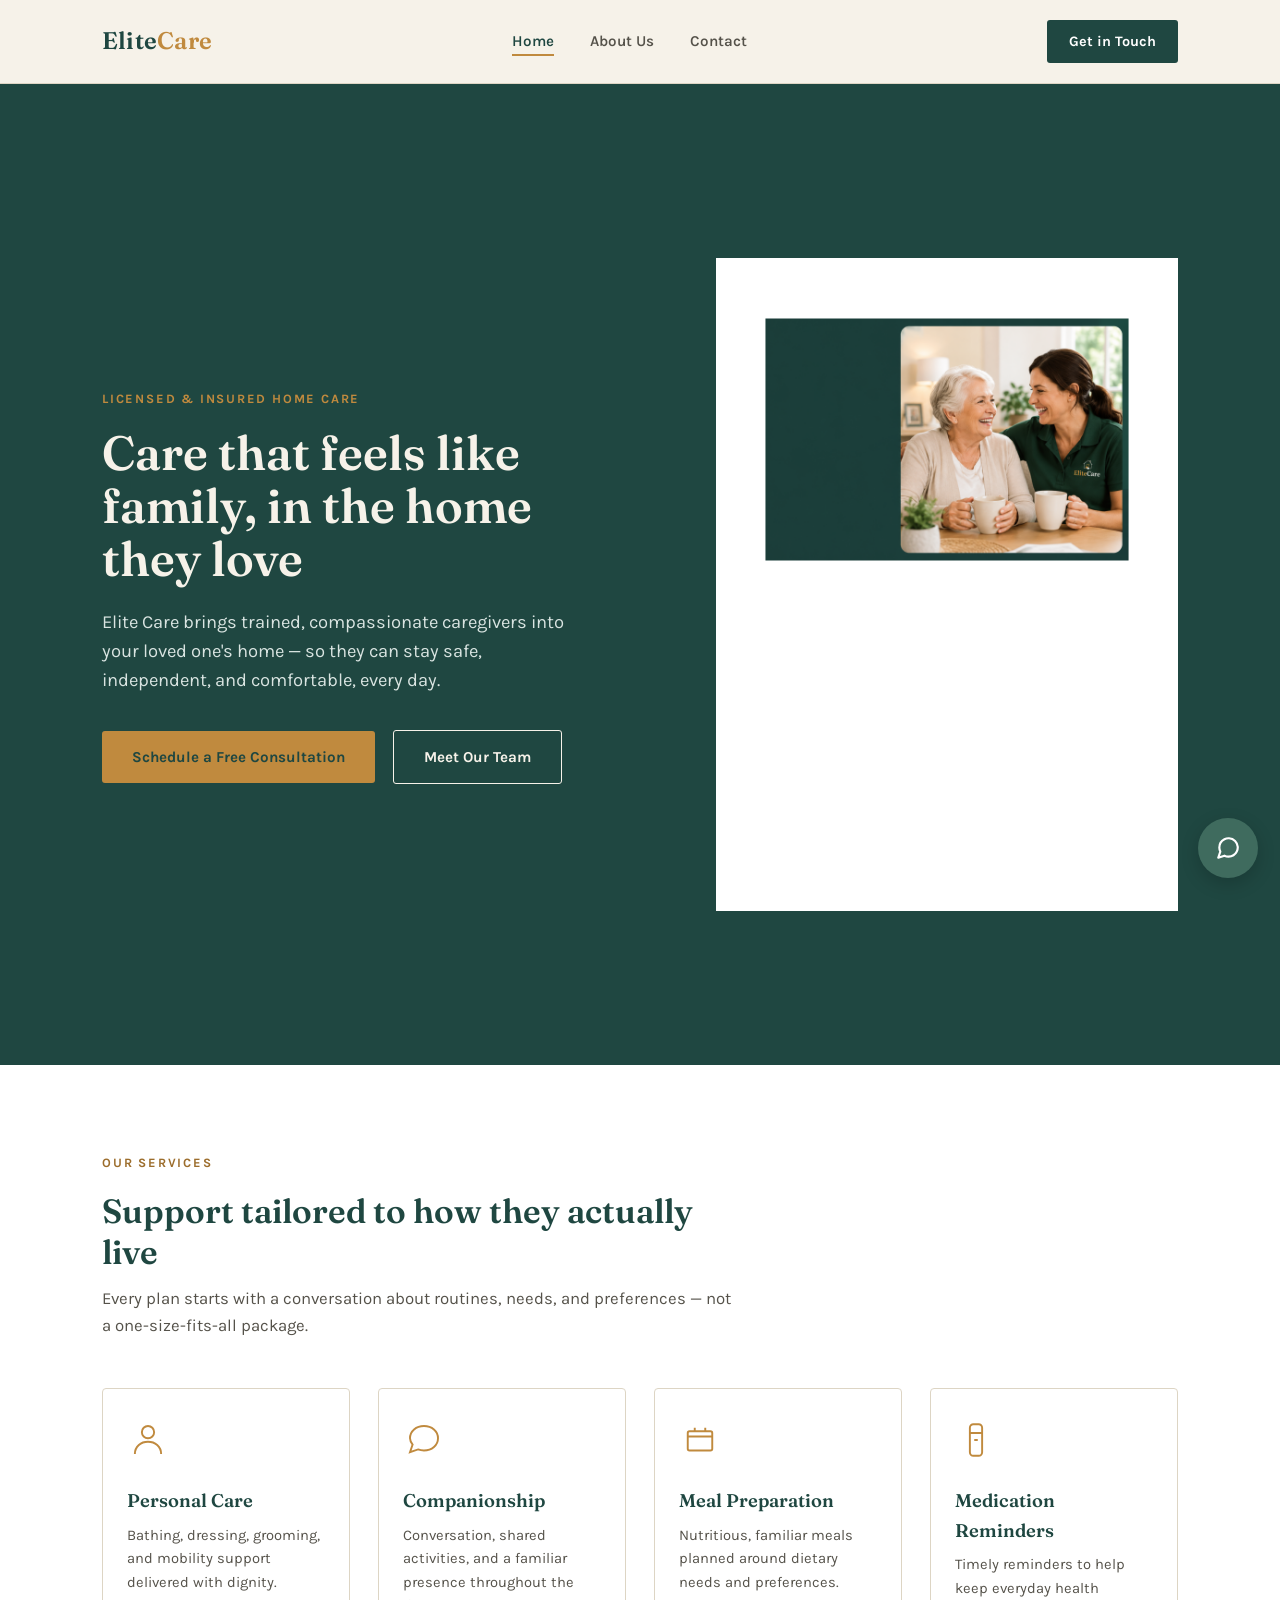
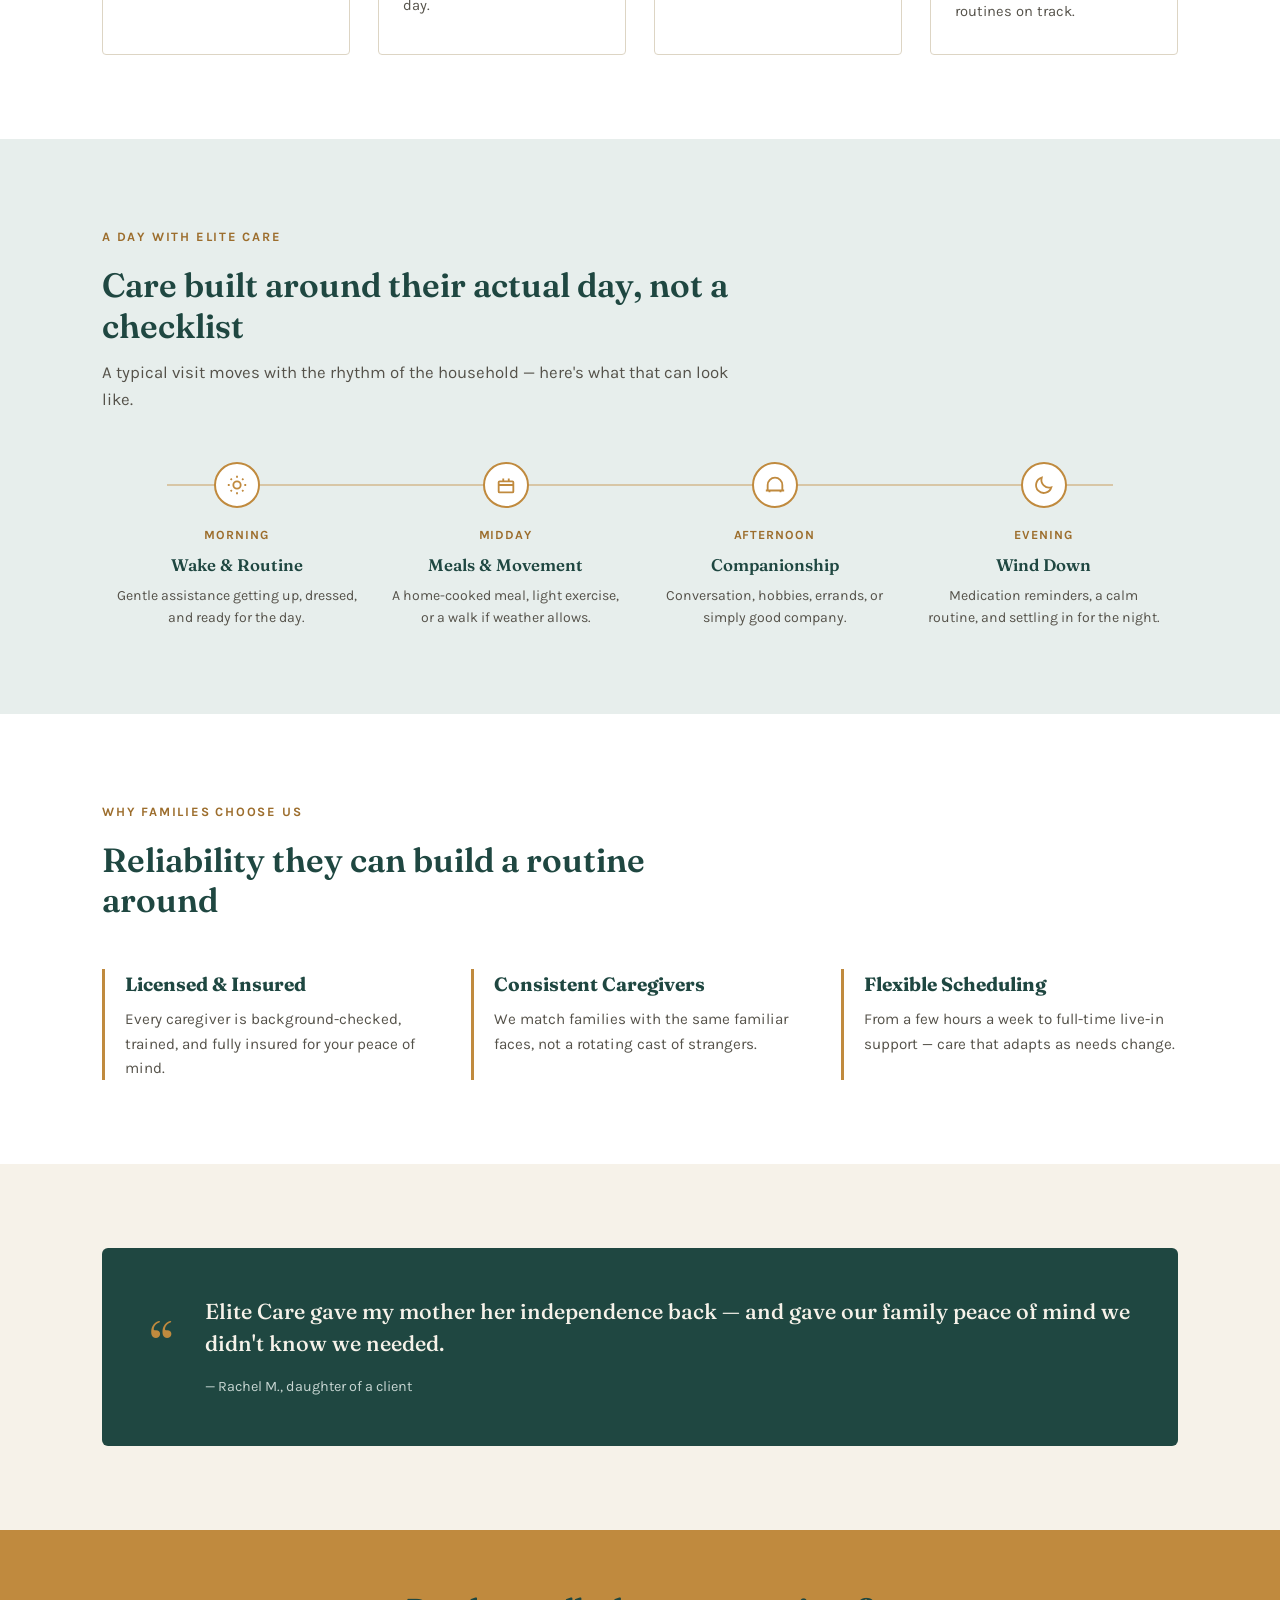
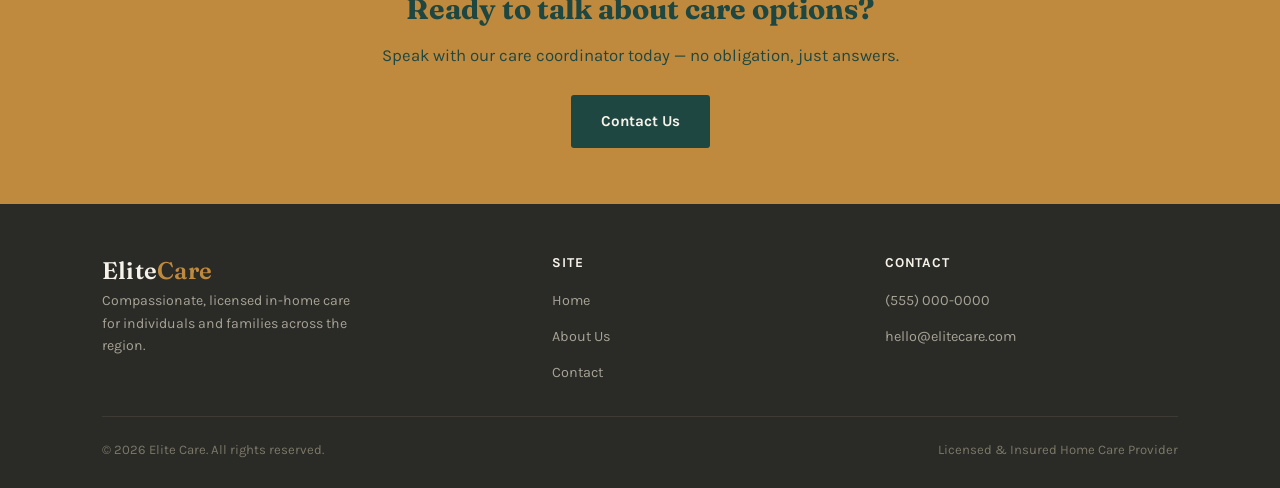
==== commit 939957c5: "Replace SVG with image in hero section Replaced SVG illustration with an image for the hero section." ====
--- a/index.html
+++ b/index.html
@@ -38,18 +38,7 @@
       </div>
     </div>
     <div class="hero-art">
-      <svg class="hero-art" viewbox="0 0 460 400" xmlns="http://www.w3.org/2000/svg" role="img" aria-label="Illustration of a caregiver's hand supporting an elderly client's hand, beside a home outline">
-        <!-- home outline -->
-        <path d="M60 210 L230 90 L400 210" fill="none" stroke="#C08A3E" stroke-width="4" stroke-linecap="round" stroke-linejoin="round"></path>
-        <path d="M90 195 V330 H370 V195" fill="none" stroke="#E7EEEC" stroke-width="3" opacity="0.55"></path>
-        <rect x="205" y="230" width="50" height="100" rx="3" fill="none" stroke="#E7EEEC" stroke-width="3" opacity="0.55"></rect>
-        <!-- hands motif -->
-        <g transform="translate(140,255)">
-          <path d="M0 40 Q10 10 40 8 Q55 6 60 20 Q75 15 82 30 Q95 28 96 45 Q97 60 80 64 L20 66 Q2 62 0 40 Z" fill="#C08A3E" opacity="0.95"></path>
-          <path d="M60 66 Q80 64 95 50 Q115 40 130 48 Q150 55 148 72 Q146 88 128 88 L70 88 Q56 84 60 66 Z" fill="#F6F2E9"></path>
-        </g>
-        <circle cx="230" cy="150" r="6" fill="#C08A3E"></circle>
-      </svg>
+     <img src="download.png" alt="Elite Care Hero Image" style="width: 100%; height: auto;">
     </div>
   </div>
 </section>
@@ -195,12 +184,6 @@
 <!--
   ELITE CARE — FREE FAQ CHAT WIDGET (no API key, no backend, no cost)
   --------------------------------------------------------------------
-  Paste this entire block right before the closing </body> tag on every page
-  you want the chat to appear on (index.html, about.html, contact.html).
-
-  This works 100% in the browser — nothing to sign up for, nothing to pay for.
-  It answers by matching keywords in the visitor's message against the FAQ
-  list below. Edit the FAQS array any time to add, remove, or reword answers.
 -->
 <style>
   #ec-chat-launcher {
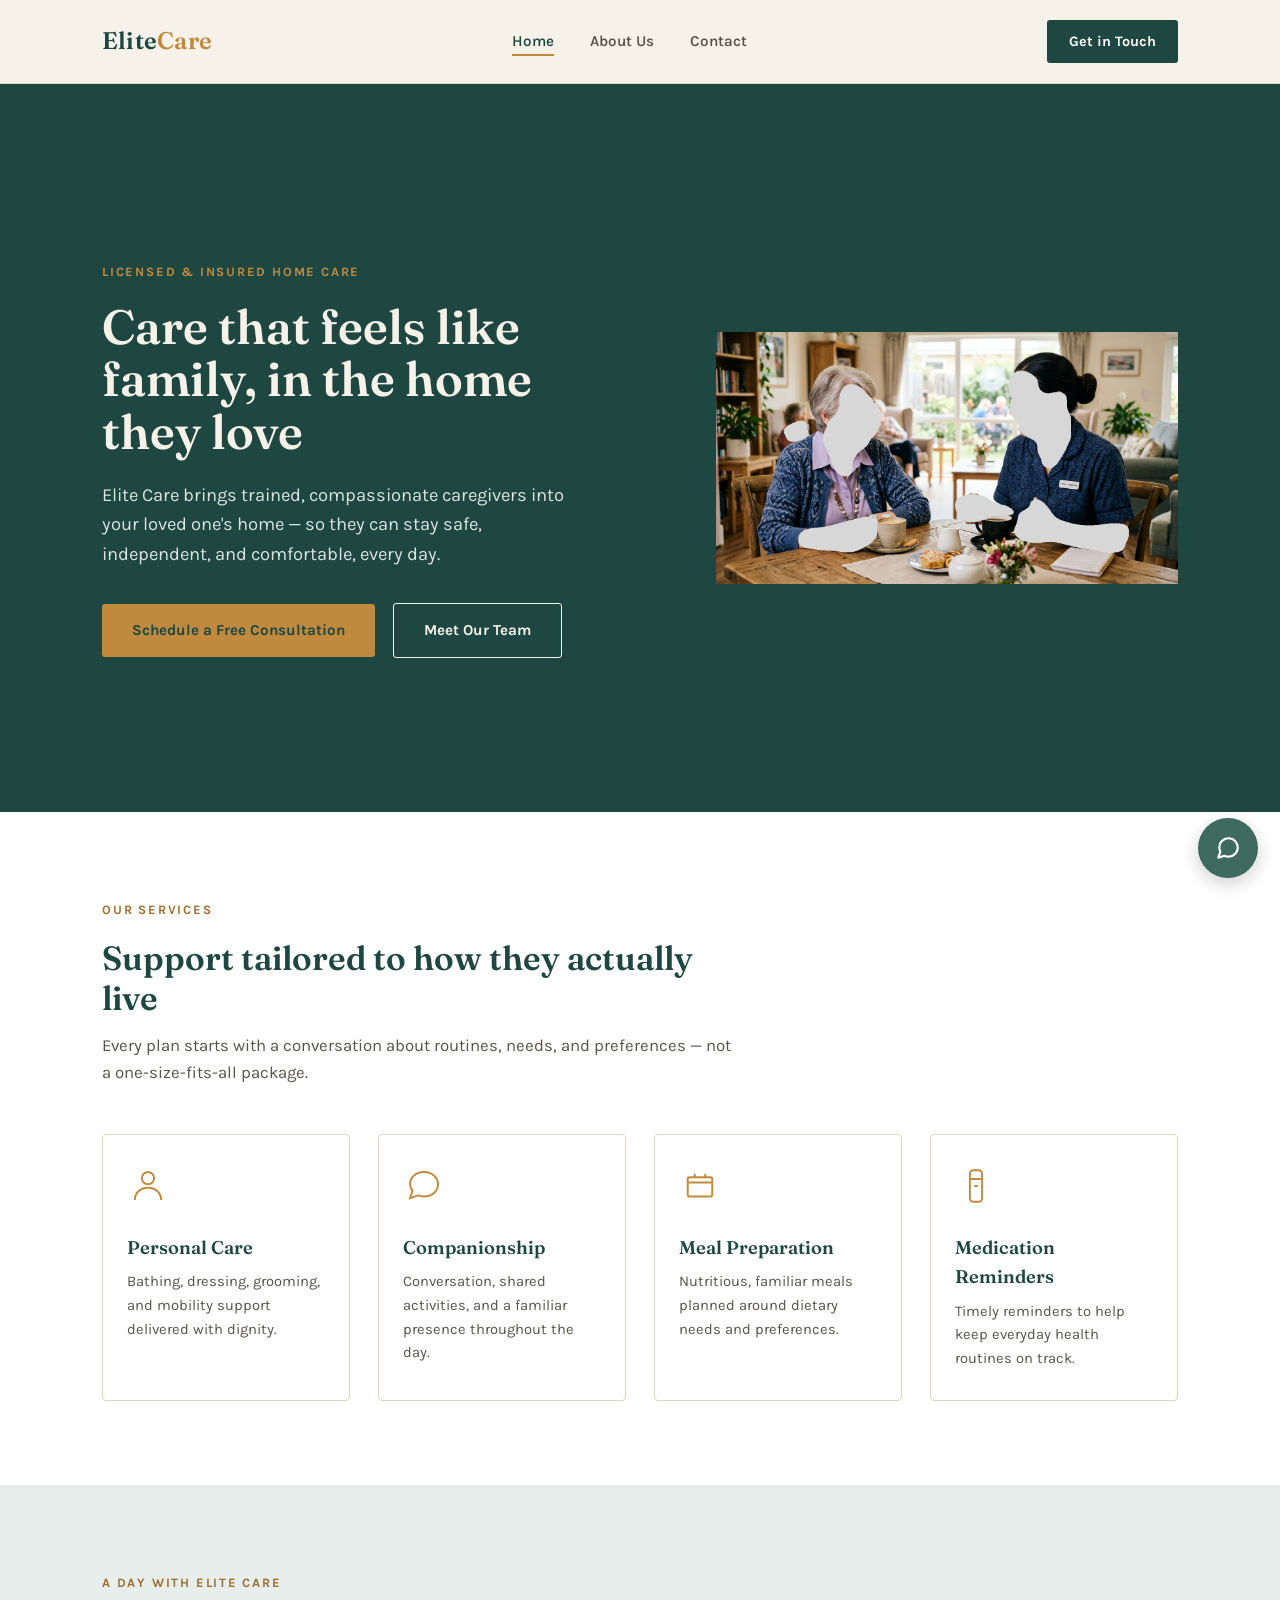
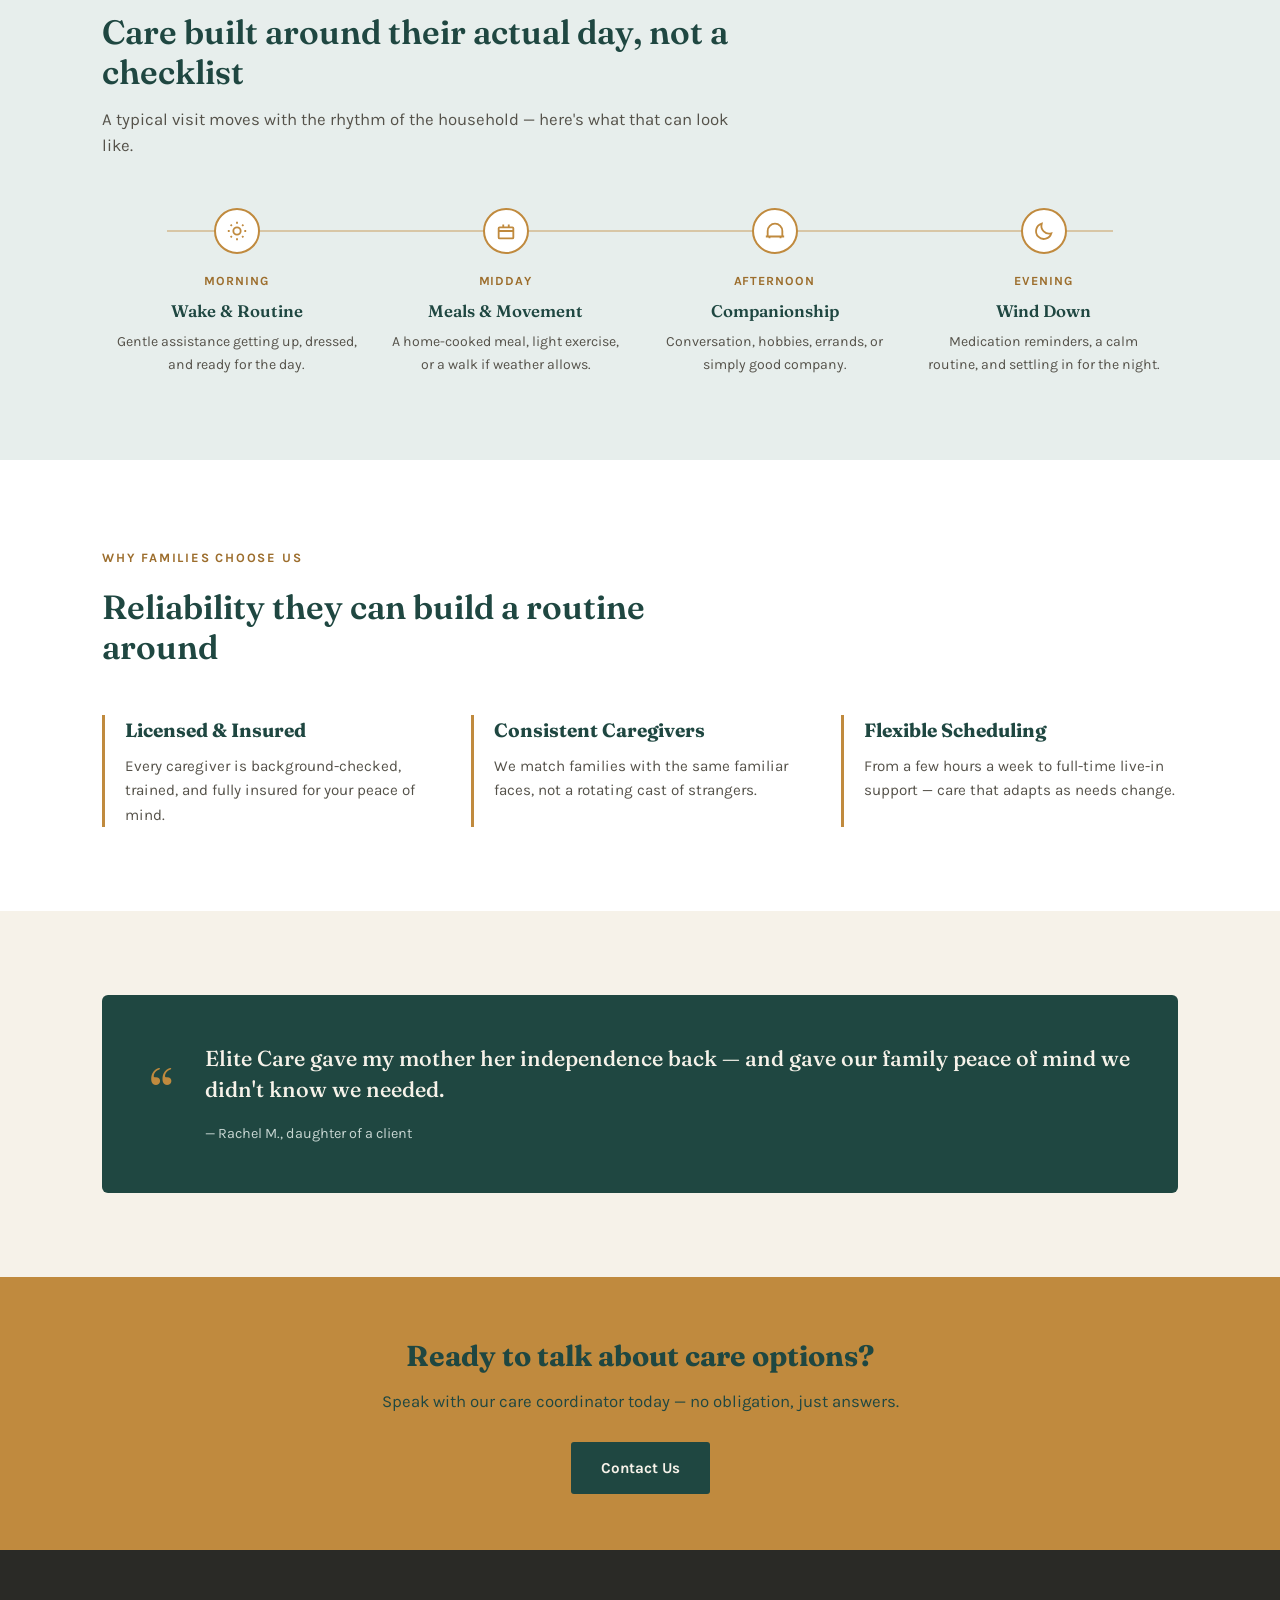
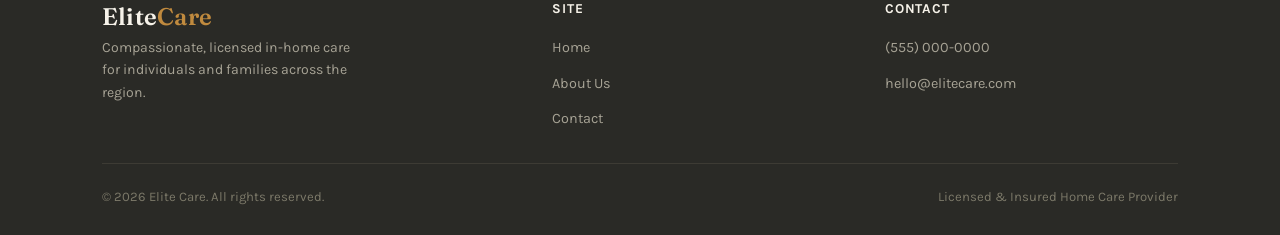
==== commit 7e9ddee1: "Update hero image source in index.html" ====
--- a/index.html
+++ b/index.html
@@ -38,7 +38,7 @@
       </div>
     </div>
     <div class="hero-art">
-     <img src="download.png" alt="Elite Care Hero Image" style="width: 100%; height: auto;">
+     <img src="Firefly_Gemini Flash_generate a pic on PDF of a women caregiver works with older lady sitting at tabel wit 292928.png" alt="Elite Care Hero Image" style="width: 100%; height: auto;">
     </div>
   </div>
 </section>
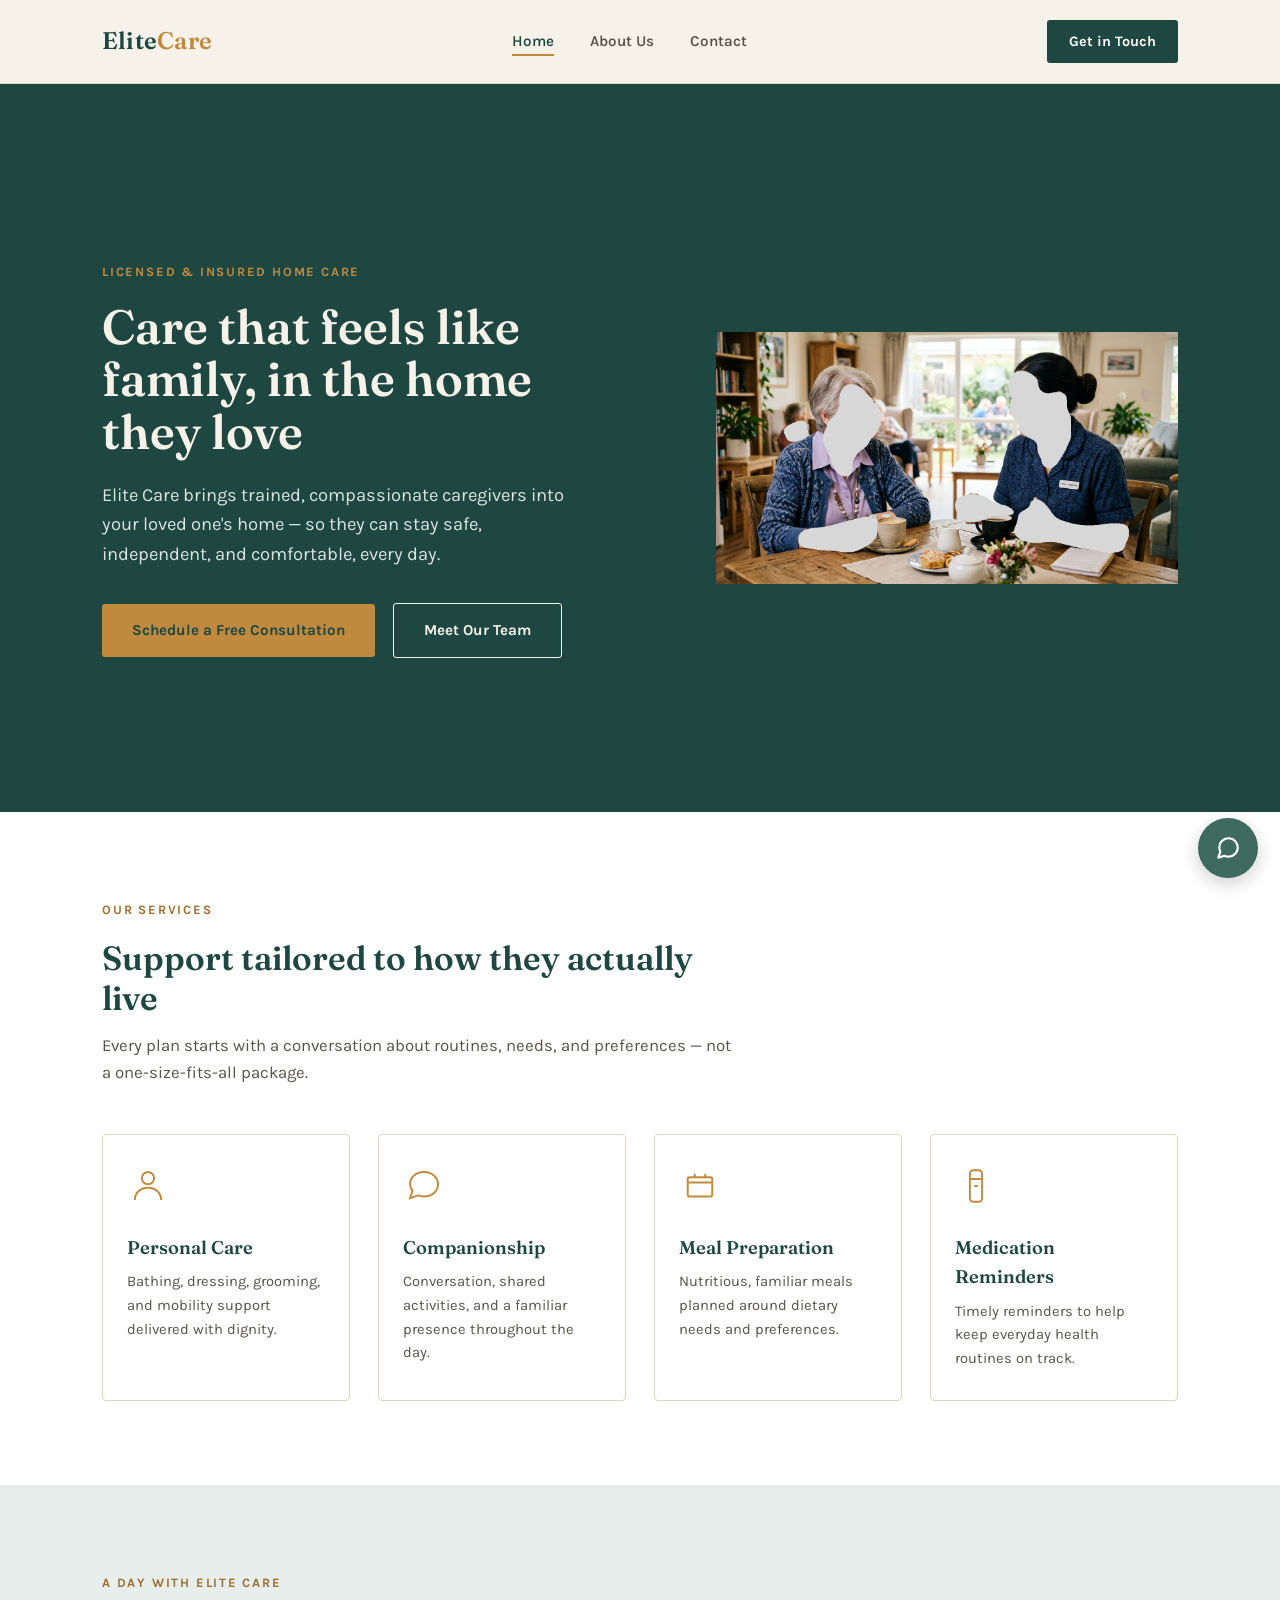
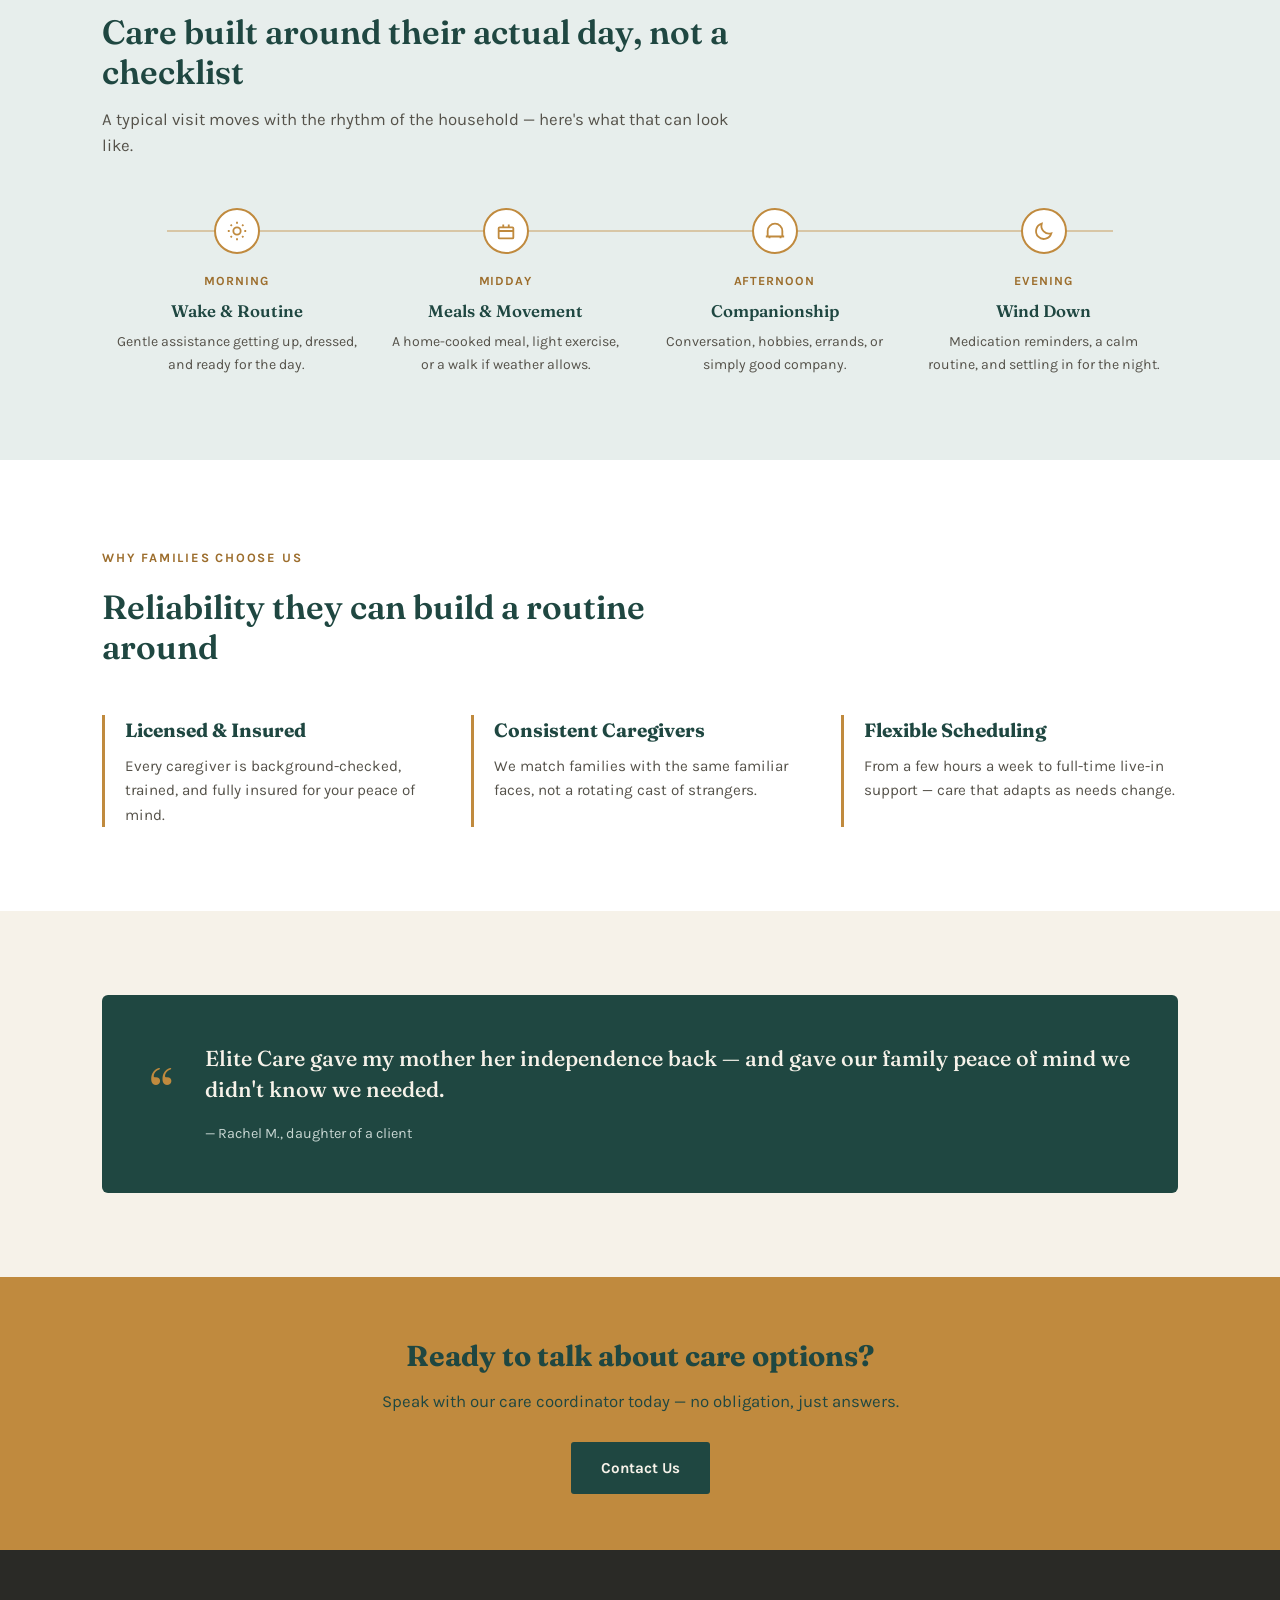
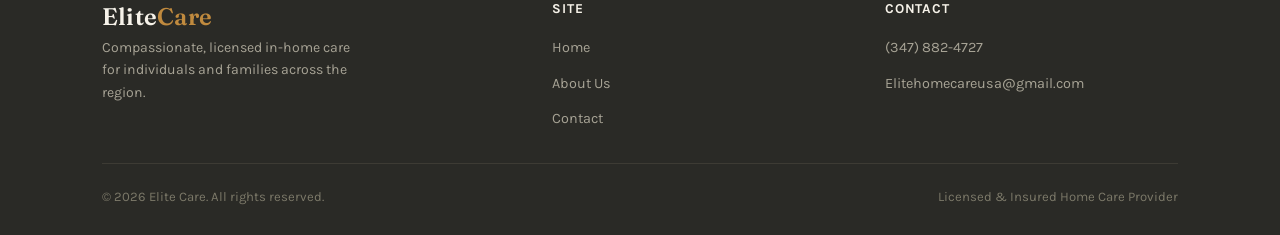
==== commit 0fbe0fd7: "Update contact information in footer" ====
--- a/index.html
+++ b/index.html
@@ -170,8 +170,8 @@
       <div class="footer-col">
         <h4>Contact</h4>
         <ul>
-          <li><a href="tel:+15550000000">(555) 000-0000</a></li>
-          <li><a href="mailto:hello@elitecare.com">hello@elitecare.com</a></li>
+          <li><a href="tel:+13478824727">(347) 882-4727</a></li>
+          <li><a href="mailto:Elitehomecareusa@gmail.com">Elitehomecareusa@gmail.com</a></li>
         </ul>
       </div>
     </div>
